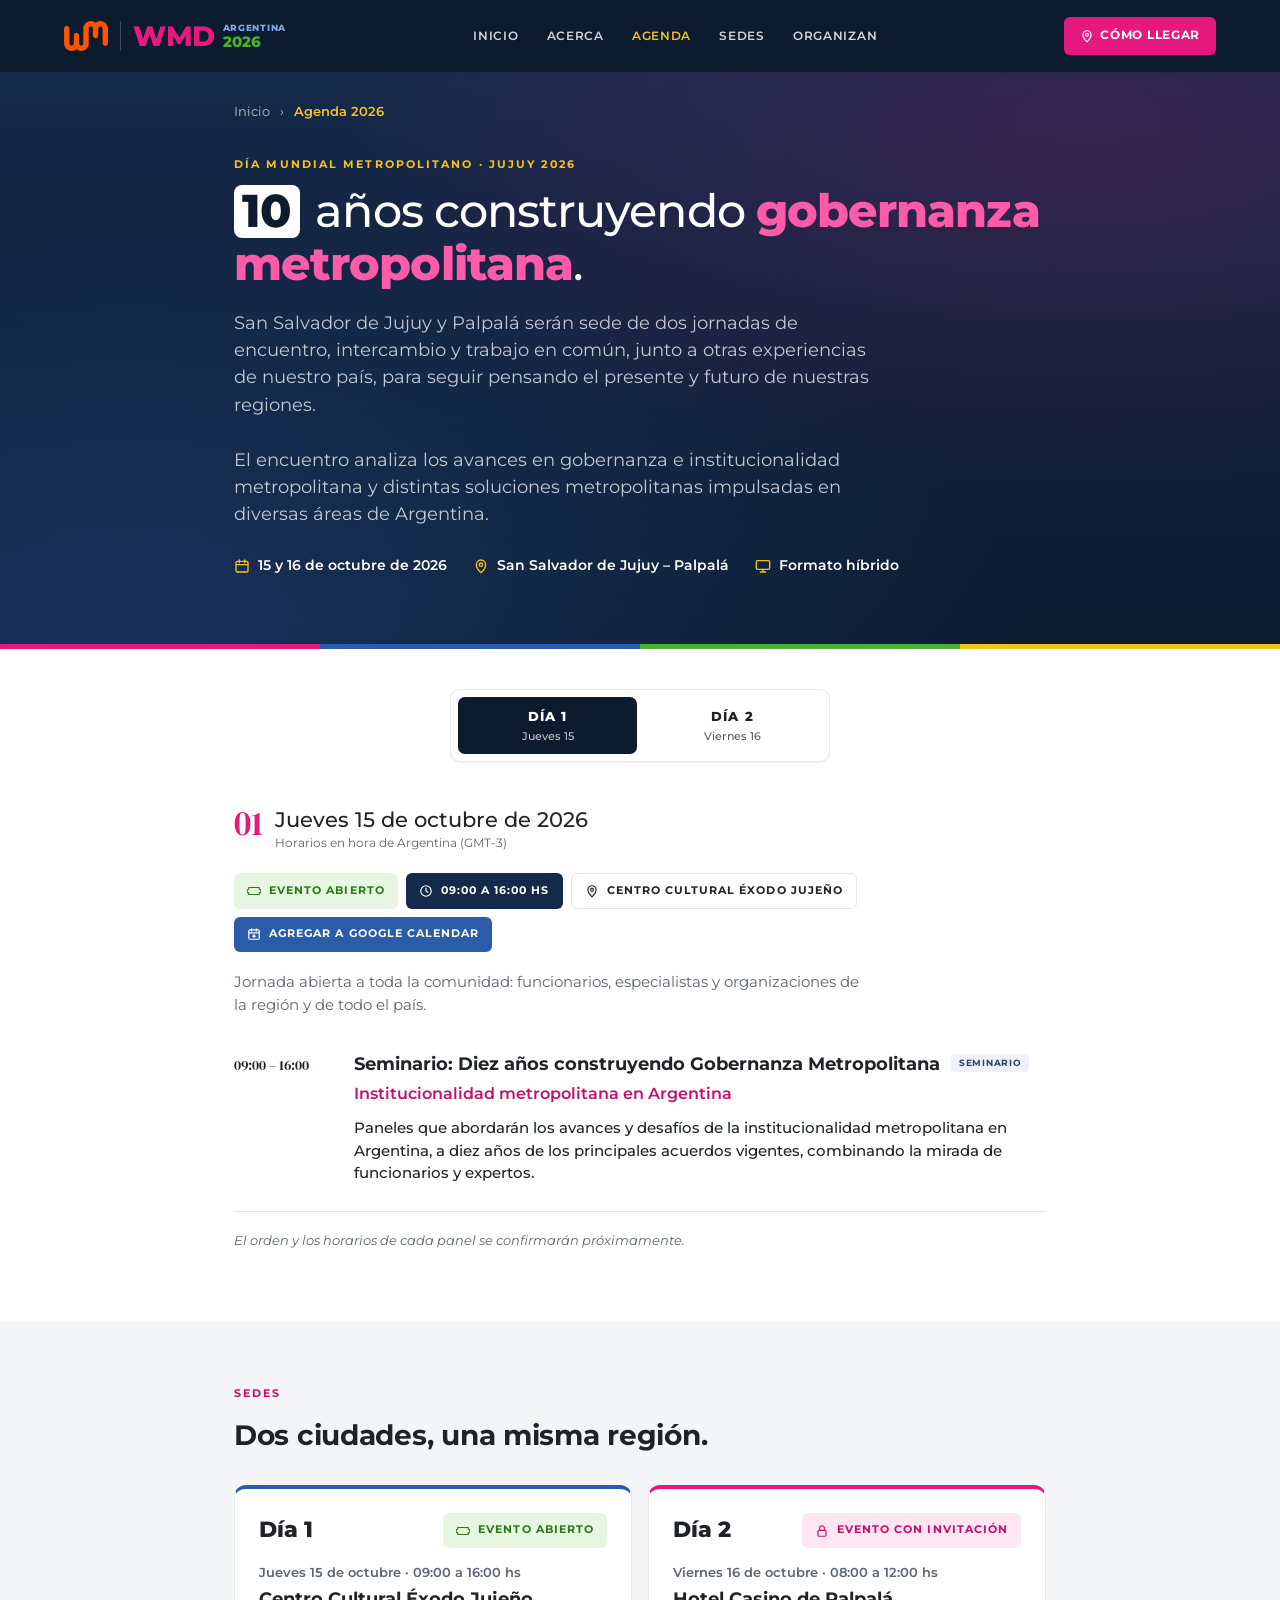
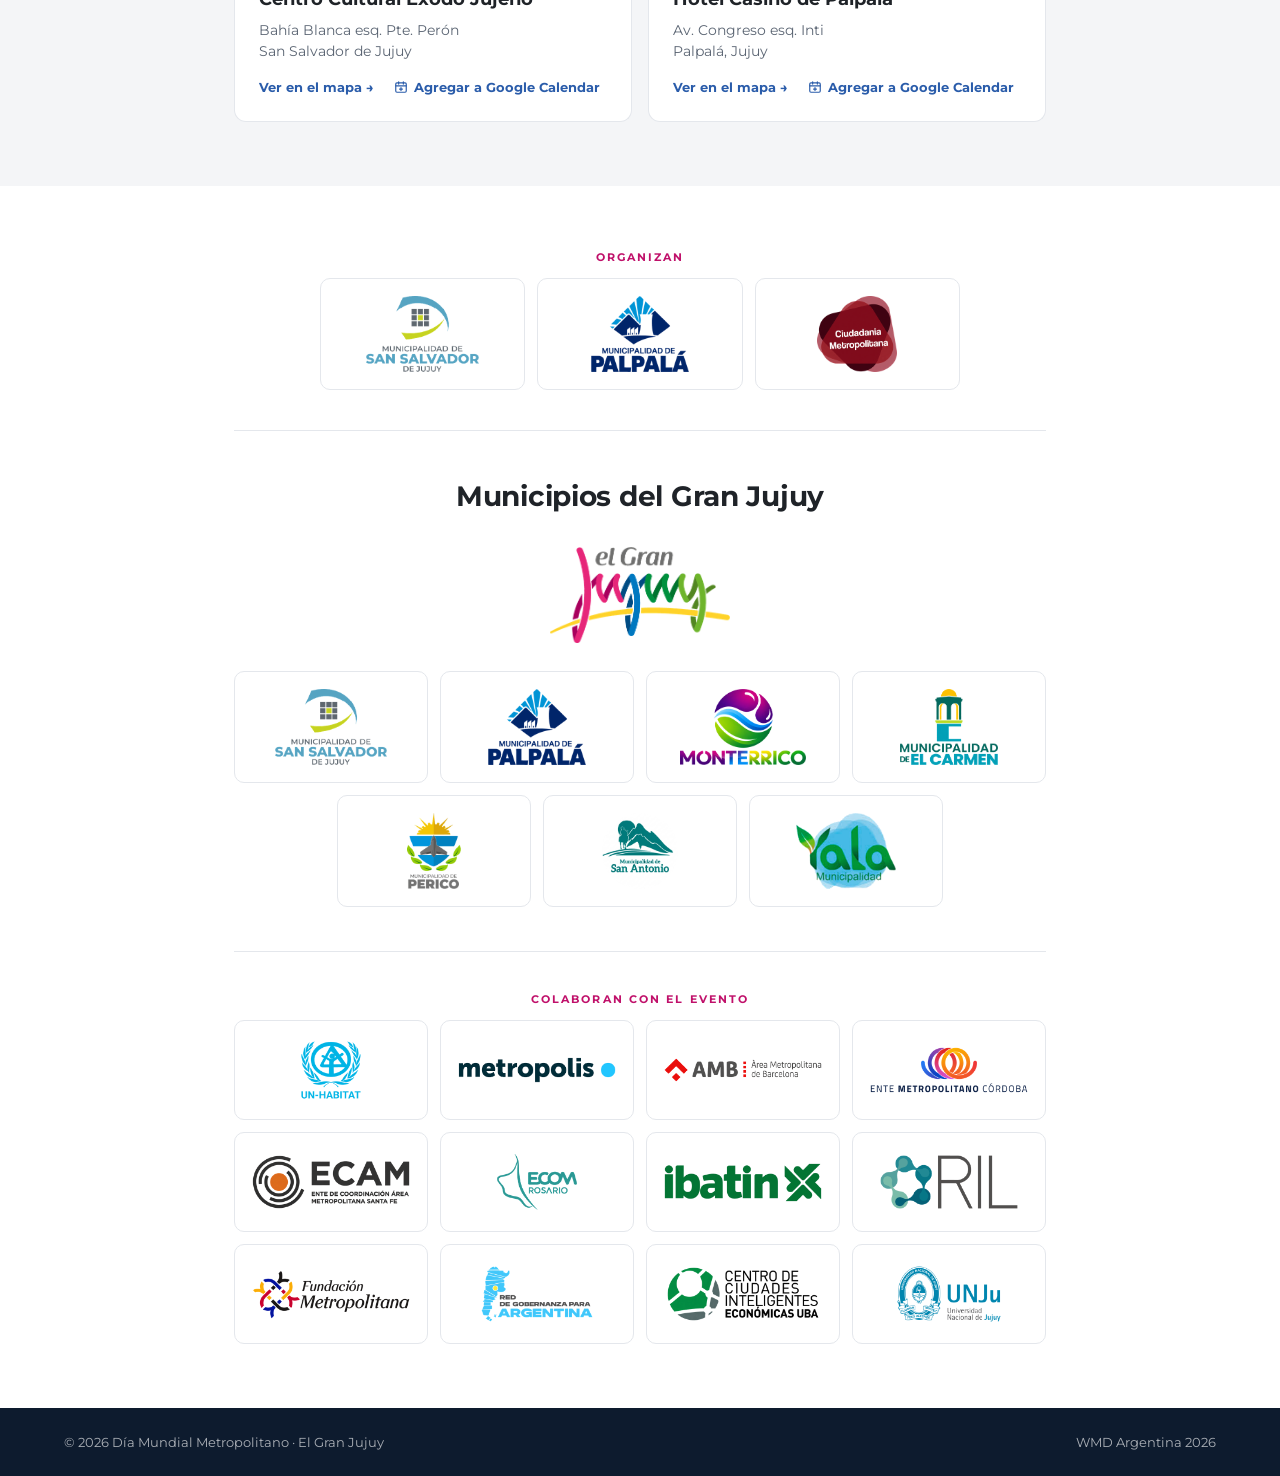
==== agenda/index.html @ 6f52b045 "Publicar la agenda en /agenda La página pasa a la carpeta agenda/ y la raíz redirige ahí, conservand" ====
<!doctype html>
<html lang="es">
<head>
  <meta charset="utf-8">
  <meta name="viewport" content="width=device-width, initial-scale=1">
  <title>Agenda · Día Mundial Metropolitano 2026 · Jujuy</title>
  <meta name="description" content="Día Mundial Metropolitano 2026 en San Salvador de Jujuy y Palpalá. 10 años construyendo gobernanza metropolitana. 15 y 16 de octubre.">
  <!-- Vista previa al compartir el link (WhatsApp, Facebook, LinkedIn, X) -->
  <meta property="og:type" content="website">
  <meta property="og:site_name" content="WMD Argentina 2026">
  <meta property="og:locale" content="es_AR">
  <meta property="og:url" content="https://wmd2026-elgranjujuy.github.io/agenda/">
  <meta property="og:title" content="Día Mundial Metropolitano 2026 · Jujuy">
  <meta property="og:description" content="10 años construyendo Gobernanza Metropolitana. Jueves 15 y viernes 16 de octubre en San Salvador de Jujuy y Palpalá. Mirá la agenda.">
  <meta property="og:image" content="https://wmd2026-elgranjujuy.github.io/og-image.jpg">
  <meta property="og:image:width" content="1200">
  <meta property="og:image:height" content="630">
  <meta property="og:image:alt" content="Flyer del Día Mundial Metropolitano 2026: 10 años construyendo gobernanza metropolitana, 15 y 16 de octubre.">
  <meta name="twitter:card" content="summary_large_image">
  <meta name="twitter:title" content="Día Mundial Metropolitano 2026 · Jujuy">
  <meta name="twitter:description" content="10 años construyendo Gobernanza Metropolitana. 15 y 16 de octubre en San Salvador de Jujuy y Palpalá.">
  <meta name="twitter:image" content="https://wmd2026-elgranjujuy.github.io/og-image.jpg">
  <link rel="preconnect" href="https://fonts.googleapis.com">
  <link rel="preconnect" href="https://fonts.gstatic.com" crossorigin>
  <link href="https://fonts.googleapis.com/css2?family=Montserrat:wght@400;500;600;700;800&family=DM+Serif+Display&display=swap" rel="stylesheet">
  <link rel="stylesheet" href="styles.css">
</head>
<body>

  <!-- ========== HEADER ========== -->
  <header class="site-header">
    <div class="container header-inner">
      <a href="#" class="logo" aria-label="WMD Argentina 2026 - Inicio">
        <img class="logo-mark" src="logos/wmd-mark.png" alt="" width="236" height="160">
        <span class="logo-divider" aria-hidden="true"></span>
        <span class="logo-wmd">WMD</span>
        <span class="logo-sub">
          <span class="logo-arg">Argentina</span>
          <span class="logo-year">2026</span>
        </span>
      </a>

      <button class="menu-toggle" aria-label="Abrir menú" aria-expanded="false">
        <span></span><span></span><span></span>
      </button>

      <nav class="main-nav" aria-label="Principal">
        <a href="#">Inicio</a>
        <a href="#acerca">Acerca</a>
        <a href="#agenda" class="active">Agenda</a>
        <a href="#sedes">Sedes</a>
        <a href="#organizan">Organizan</a>
      </nav>

      <div class="header-actions">
        <span class="countdown" id="countdown" hidden></span>
        <a href="#sedes" class="btn-primary">
          <svg viewBox="0 0 24 24" aria-hidden="true"><path d="M12 22s7-6.2 7-12a7 7 0 1 0-14 0c0 5.8 7 12 7 12z"/><circle cx="12" cy="10" r="2.5"/></svg>
          Cómo llegar
        </a>
      </div>
    </div>
  </header>

  <!-- ========== HERO ========== -->
  <section class="hero" id="acerca">
    <div class="container narrow">
      <nav class="breadcrumb" aria-label="Ruta">
        <a href="#">Inicio</a>
        <span aria-hidden="true">›</span>
        <span class="current">Agenda 2026</span>
      </nav>

      <p class="eyebrow">Día Mundial Metropolitano · Jujuy 2026</p>
      <h1>
        <span class="big-10">10</span> años construyendo
        <em>gobernanza metropolitana</em>.
      </h1>
      <p class="lead">
        San Salvador de Jujuy y Palpalá serán sede de dos jornadas de encuentro,
        intercambio y trabajo en común, junto a otras experiencias de nuestro país,
        para seguir pensando el presente y futuro de nuestras regiones.
      </p>
      <p class="lead">
        El encuentro analiza los avances en gobernanza e institucionalidad metropolitana
        y distintas soluciones metropolitanas impulsadas en diversas áreas de Argentina.
      </p>

      <ul class="hero-meta">
        <li>
          <svg viewBox="0 0 24 24" aria-hidden="true"><rect x="3" y="5" width="18" height="16" rx="2"/><path d="M3 10h18M8 3v4M16 3v4"/></svg>
          15 y 16 de octubre de 2026
        </li>
        <li>
          <svg viewBox="0 0 24 24" aria-hidden="true"><path d="M12 22s7-6.2 7-12a7 7 0 1 0-14 0c0 5.8 7 12 7 12z"/><circle cx="12" cy="10" r="2.5"/></svg>
          San Salvador de Jujuy – Palpalá
        </li>
        <li>
          <svg viewBox="0 0 24 24" aria-hidden="true"><rect x="2" y="4" width="20" height="13" rx="2"/><path d="M8 21h8M12 17v4"/></svg>
          Formato híbrido
        </li>
      </ul>
    </div>
    <div class="hero-stripe" aria-hidden="true"></div>
  </section>

  <!-- ========== AGENDA ========== -->
  <main class="agenda" id="agenda">
    <div class="container narrow">

      <div class="day-tabs" role="tablist" aria-label="Días del evento" id="dayTabs"></div>

      <div class="day-header">
        <span class="day-number" id="dayNumber">01</span>
        <div>
          <h2 id="dayDate"></h2>
          <p class="tz">Horarios en hora de Argentina (GMT-3)</p>
        </div>
      </div>

      <div class="day-summary" id="daySummary"></div>

      <ol class="timeline" id="timeline" role="tabpanel"></ol>
    </div>
  </main>

  <!-- ========== SEDES ========== -->
  <section class="info-section" id="sedes">
    <div class="container narrow">
      <p class="eyebrow">Sedes</p>
      <h2 class="section-title">Dos ciudades, una misma región.</h2>
      <div class="venue-grid" id="venueGrid"></div>
    </div>
  </section>

  <!-- ========== ORGANIZAN ========== -->
  <section class="organizers" id="organizan">
    <div class="container narrow">
      <div class="org-hosts">
        <p class="eyebrow">Organizan</p>
        <ul class="org-logos org-logos--hosts">
          <li><img src="logos/san-salvador-de-jujuy.png" alt="Municipalidad de San Salvador de Jujuy" width="327" height="220" loading="lazy"></li>
          <li><img src="logos/palpala.png" alt="Municipalidad de Palpalá" width="284" height="220" loading="lazy"></li>
          <li><img src="logos/ciudadania-metropolitana.png" alt="Ciudadanía Metropolitana" width="231" height="220" loading="lazy"></li>
        </ul>
      </div>

      <h2 class="section-title">Municipios del Gran Jujuy</h2>

      <div class="org-brand">
        <img src="logos/el-gran-jujuy.png" alt="El Gran Jujuy" width="411" height="220" loading="lazy">
      </div>

      <ul class="org-logos">
        <li><img src="logos/san-salvador-de-jujuy.png" alt="Municipalidad de San Salvador de Jujuy" width="327" height="220" loading="lazy"></li>
        <li><img src="logos/palpala.png" alt="Municipalidad de Palpalá" width="284" height="220" loading="lazy"></li>
        <li><img src="logos/monterrico.png" alt="Municipalidad de Monterrico" width="365" height="220" loading="lazy"></li>
        <li><img src="logos/el-carmen.png" alt="Municipalidad de El Carmen" width="285" height="220" loading="lazy"></li>
        <li><img src="logos/perico.png" alt="Municipalidad de Perico" width="158" height="220" loading="lazy"></li>
        <li><img src="logos/san-antonio.png" alt="Municipalidad de San Antonio" width="219" height="220" loading="lazy"></li>
        <li><img src="logos/yala.png" alt="Municipalidad de Yala" width="288" height="220" loading="lazy"></li>
      </ul>

      <div class="org-support">
        <p class="eyebrow">Colaboran con el evento</p>
        <ul class="org-logos org-logos--support">
          <li><img src="logos/un-habitat.png" alt="ONU-Hábitat" width="204" height="200" loading="lazy"></li>
          <li><img src="logos/metropolis.png" alt="Metropolis" width="524" height="101" loading="lazy"></li>
          <li><img src="logos/amb-barcelona.png" alt="AMB – Àrea Metropolitana de Barcelona" width="560" height="103" loading="lazy"></li>
          <li><img src="logos/ente-metropolitano-cordoba.png" alt="Ente Metropolitano Córdoba" width="560" height="176" loading="lazy"></li>
          <li><img src="logos/ecam-santa-fe.png" alt="ECAM – Ente de Coordinación Área Metropolitana Santa Fe" width="550" height="200" loading="lazy"></li>
          <li><img src="logos/ecom-rosario.png" alt="ECOM Rosario" width="277" height="200" loading="lazy"></li>
          <li><img src="logos/ibatin.png" alt="IBATIN – Proyecto Metropolitano" width="560" height="154" loading="lazy"></li>
          <li><img src="logos/ril.png" alt="RIL" width="479" height="200" loading="lazy"></li>
          <li><img src="logos/fundacion-metropolitana.png" alt="Fundación Metropolitana" width="560" height="188" loading="lazy"></li>
          <li><img src="logos/red-gobernanza-argentina.png" alt="Red de Gobernanza para Argentina" width="386" height="200" loading="lazy"></li>
          <li><img src="logos/centro-ciudades-inteligentes-uba.png" alt="Centro de Ciudades Inteligentes – Económicas UBA" width="528" height="200" loading="lazy"></li>
          <li><img src="logos/unju.png" alt="Universidad Nacional de Jujuy" width="362" height="200" loading="lazy"></li>
        </ul>
      </div>
    </div>
  </section>

  <footer class="site-footer">
    <div class="container footer-inner">
      <span>© 2026 Día Mundial Metropolitano · El Gran Jujuy</span>
      <span>WMD Argentina 2026</span>
    </div>
  </footer>

  <script src="agenda.js"></script>
</body>
</html>
---- agenda/styles.css ----
/* ===== Identidad WMD Argentina 2026 / El Gran Jujuy ===== */
:root {
  --magenta: #e6197e;
  --blue: #2a5caa;
  --green: #4caf2f;
  --yellow: #f6c21c;
  --magenta-dark: #c0106a;   /* textos de acento sobre blanco */

  --night-900: #0d1b2e;      /* cielo nocturno de la foto */
  --night-800: #15294a;
  --night-700: #24426e;

  --ink: #1f2328;
  --muted: #5b6573;
  --line: #e4e7ec;
  --tag-bg: #eef1f5;
  --bg: #ffffff;
  --bg-soft: #f4f5f7;

  --font-sans: "Montserrat", system-ui, -apple-system, "Segoe UI", sans-serif;
  --font-serif: "DM Serif Display", Georgia, serif;
}

*, *::before, *::after { box-sizing: border-box; }

html { scroll-behavior: smooth; scroll-padding-top: 80px; }

body {
  margin: 0;
  font-family: var(--font-sans);
  color: var(--ink);
  background: var(--bg);
  line-height: 1.55;
  -webkit-font-smoothing: antialiased;
}

a { color: inherit; text-decoration: none; }

svg {
  width: 14px; height: 14px;
  fill: none; stroke: currentColor; stroke-width: 2;
  stroke-linecap: round; stroke-linejoin: round;
  flex-shrink: 0;
}

.container { max-width: 1200px; margin: 0 auto; padding: 0 24px; }
.container.narrow { max-width: 860px; }

/* ===== Header ===== */
.site-header {
  position: sticky; top: env(safe-area-inset-top, 0px); z-index: 50;
  background: var(--night-900);
  border-bottom: 1px solid rgba(255,255,255,.08);
  color: #fff;
}
.header-inner { display: flex; align-items: center; gap: 24px; height: 72px; }

.logo { display: flex; align-items: center; gap: 8px; line-height: 1; }
.logo-mark { height: 30px; width: auto; display: block; }
.logo-divider { width: 1px; height: 30px; background: rgba(255,255,255,.22); margin: 0 4px; }
.logo-wmd {
  font-weight: 800; font-size: 28px; letter-spacing: -.02em;
  color: var(--magenta);
}
.logo-sub { display: flex; flex-direction: column; gap: 2px; }
.logo-arg {
  font-size: 9px; font-weight: 800; text-transform: uppercase;
  letter-spacing: .08em; color: #7aa7ec;
}
.logo-year { font-size: 15px; font-weight: 800; color: var(--green); }

.main-nav { display: flex; gap: 28px; margin: 0 auto; }
.main-nav a {
  font-size: 12px; font-weight: 600;
  text-transform: uppercase; letter-spacing: .06em;
  color: rgba(255,255,255,.82);
  transition: color .2s;
}
.main-nav a:hover, .main-nav a.active { color: var(--yellow); }

.header-actions { display: flex; align-items: center; gap: 14px; }
.countdown {
  font-size: 11.5px; font-weight: 700;
  text-transform: uppercase; letter-spacing: .06em;
  color: var(--yellow);
}
.btn-primary {
  display: inline-flex; align-items: center; gap: 6px;
  font-size: 11.5px; font-weight: 700;
  text-transform: uppercase; letter-spacing: .06em;
  background: var(--magenta); color: #fff;
  padding: 10px 16px; border-radius: 6px;
  transition: background .2s, transform .2s;
}
.btn-primary:hover { background: var(--magenta-dark); transform: translateY(-1px); }

.menu-toggle {
  display: none; background: none; border: 0; cursor: pointer;
  padding: 8px; margin-left: auto;
}
.menu-toggle span {
  display: block; width: 22px; height: 2px; background: #fff;
  margin: 5px 0; transition: transform .25s, opacity .25s;
}

/* ===== Hero ===== */
.hero {
  position: relative;
  background:
    radial-gradient(ellipse at 85% 10%, rgba(230,25,126,.16), transparent 50%),
    radial-gradient(ellipse at 10% 100%, rgba(42,92,170,.35), transparent 55%),
    linear-gradient(180deg, var(--night-800) 0%, var(--night-900) 100%);
  color: #fff;
  padding: 28px 0 72px;
}
.hero-stripe {
  position: absolute; left: 0; right: 0; bottom: 0; height: 5px;
  background: linear-gradient(90deg,
    var(--magenta) 0 25%, var(--blue) 25% 50%,
    var(--green) 50% 75%, var(--yellow) 75% 100%);
}
.breadcrumb {
  display: flex; gap: 10px; align-items: center;
  font-size: 13px; color: rgba(255,255,255,.7);
  margin-bottom: 36px;
}
.breadcrumb a:hover { color: #fff; }
.breadcrumb .current { color: var(--yellow); font-weight: 600; }

.eyebrow {
  font-size: 10.5px; font-weight: 700;
  text-transform: uppercase; letter-spacing: .2em;
  color: var(--yellow);
  margin: 0 0 12px;
}
.hero h1 {
  font-weight: 500;
  font-size: clamp(30px, 4.6vw, 46px);
  line-height: 1.15; letter-spacing: -.02em;
  margin: 0 0 18px;
}
.hero h1 em { font-style: normal; font-weight: 800; color: #ff5ba8; }
.big-10 {
  display: inline-block;
  font-weight: 800;
  background: #fff; color: var(--night-900);
  padding: 0 .18em; border-radius: 8px;
  margin-right: .1em;
}
.lead {
  font-size: clamp(15px, 1.6vw, 17.5px);
  color: rgba(255,255,255,.75);
  max-width: 640px; margin: 0 0 28px;
}
.hero-meta {
  list-style: none; padding: 0; margin: 0;
  display: flex; flex-wrap: wrap; gap: 10px 26px;
  font-size: 14px; font-weight: 600;
}
.hero-meta li { display: inline-flex; align-items: center; gap: 8px; }
.hero-meta svg { width: 16px; height: 16px; color: var(--yellow); }

/* ===== Tabs de días ===== */
.agenda { padding: 40px 0 72px; }

.day-tabs {
  display: flex; gap: 6px;
  max-width: 380px; margin: 0 auto 44px;
  padding: 7px;
  border: 1px solid var(--line); border-radius: 10px;
  background: #fff;
  box-shadow: 0 1px 2px rgba(13,27,46,.05);
}
.day-tabs button {
  flex: 1;
  display: flex; flex-direction: column; align-items: center; gap: 2px;
  font: inherit; color: var(--ink);
  background: transparent; border: 0; border-radius: 7px;
  padding: 9px 12px; cursor: pointer;
  transition: background .2s, color .2s;
}
.tab-label { font-size: 13px; font-weight: 800; text-transform: uppercase; letter-spacing: .08em; }
.tab-date { font-size: 11px; font-weight: 500; opacity: .75; }
.day-tabs button:hover:not(.active) { background: var(--bg-soft); }
.day-tabs button.active { background: var(--night-900); color: #fff; }
.day-tabs button:focus-visible { outline: 2px solid var(--magenta); outline-offset: 2px; }

/* ===== Encabezado del día ===== */
.day-header { display: flex; align-items: flex-start; gap: 12px; margin-bottom: 20px; }
.day-number {
  font-family: var(--font-serif);
  font-size: 34px; line-height: 1;
  color: var(--magenta);
}
.day-header h2 { font-weight: 500; font-size: 21px; margin: 0; line-height: 1.3; }
.tz { font-size: 11.5px; color: var(--muted); margin: 2px 0 0; }

.quick-links { display: flex; flex-wrap: wrap; gap: 8px; margin-bottom: 18px; }
.chip {
  display: inline-flex; align-items: center; gap: 8px;
  font-size: 10.5px; font-weight: 700;
  text-transform: uppercase; letter-spacing: .1em;
  padding: 9px 13px; border-radius: 6px;
}
a.chip { transition: transform .2s, box-shadow .2s; }
a.chip:hover { transform: translateY(-1px); box-shadow: 0 4px 12px rgba(13,27,46,.12); }
.chip-dark { background: var(--night-800); color: #fff; }
.chip-light { border: 1px solid var(--line); color: var(--ink); background: #fff; }
.chip-open { background: #e7f6e1; color: #2c7a17; }
.chip-invite { background: #fde6f1; color: var(--magenta-dark); }
.chip-calendar { background: var(--blue); color: #fff; }

.day-text { font-size: 15px; color: var(--muted); margin: 0 0 36px; max-width: 640px; }

/* ===== Timeline ===== */
.timeline { list-style: none; margin: 0; padding: 0; }
.session {
  display: grid; grid-template-columns: 96px 1fr; gap: 24px;
  padding: 26px 0;
  border-top: 1px solid var(--line);
  animation: fadeIn .35s ease both;
}
.session:first-child { border-top: 0; padding-top: 0; }
.session-time {
  font-family: var(--font-serif); font-size: 14px;
  padding-top: 3px; white-space: nowrap;
}
.session-body h3 { font-size: 18px; font-weight: 700; line-height: 1.35; margin: 0 0 6px; }
.tag {
  display: inline-block; vertical-align: middle;
  font-size: 9px; font-weight: 700;
  text-transform: uppercase; letter-spacing: .08em;
  background: var(--tag-bg); color: var(--night-700);
  padding: 3px 8px; border-radius: 4px;
  margin-left: 6px; position: relative; top: -2px;
}
.subtitle { color: var(--magenta-dark); font-weight: 600; margin: 0 0 10px; }
.description { font-weight: 500; font-size: 14.5px; margin: 0; }
.speakers { list-style: none; padding: 0; margin: 12px 0 0; display: flex; flex-wrap: wrap; gap: 6px; }
.speakers li {
  font-size: 12.5px; color: var(--muted);
  background: var(--bg-soft); padding: 4px 10px; border-radius: 20px;
}
.session.is-break { padding: 16px 0; }
.session.is-break .session-body h3 {
  font-size: 12.5px; font-weight: 600;
  text-transform: uppercase; letter-spacing: .1em;
  color: var(--muted); margin: 0; padding-top: 2px;
}

.empty-state {
  border: 1.5px dashed var(--line); border-radius: 12px;
  padding: 32px 28px; text-align: center;
  animation: fadeIn .35s ease both;
}
.empty-state .eyebrow { color: var(--magenta-dark); }
.empty-state h3 { font-size: 19px; margin: 0 0 8px; }
.empty-state p:last-child { color: var(--muted); font-size: 14.5px; margin: 0 auto; max-width: 480px; }

@keyframes fadeIn {
  from { opacity: 0; transform: translateY(6px); }
  to   { opacity: 1; transform: none; }
}

/* ===== Sedes ===== */
.info-section { background: var(--bg-soft); padding: 64px 0; }
.info-section .eyebrow, .organizers .eyebrow { color: var(--magenta-dark); }
.section-title { font-size: clamp(22px, 3vw, 28px); font-weight: 700; margin: 0 0 28px; letter-spacing: -.01em; }
.venue-grid { display: grid; grid-template-columns: repeat(2, 1fr); gap: 16px; }
.venue-card {
  background: #fff; border: 1px solid var(--line); border-radius: 12px;
  padding: 24px; border-top: 4px solid var(--blue);
}
.venue-card:nth-child(2) { border-top-color: var(--magenta); }
.venue-top { display: flex; align-items: center; justify-content: space-between; gap: 10px; margin-bottom: 14px; flex-wrap: wrap; }
.venue-day { font-size: 22px; font-weight: 800; }
.venue-date { font-size: 13px; font-weight: 600; color: var(--muted); margin: 0 0 4px; }
.venue-card h3 { font-size: 18px; margin: 0 0 6px; }
.venue-address { font-size: 14px; color: var(--muted); margin: 0 0 14px; }
.venue-links { display: flex; flex-wrap: wrap; gap: 8px 20px; }
.link-arrow { display: inline-flex; align-items: center; gap: 6px; font-size: 13px; font-weight: 700; color: var(--blue); }
.link-arrow:hover { text-decoration: underline; }

/* ===== Organizan ===== */
.organizers { padding: 64px 0; }
.organizers .section-title { text-align: center; }
.org-brand { display: flex; justify-content: center; margin: 0 0 28px; }
.org-brand img { height: 96px; width: auto; }
.org-logos {
  list-style: none; padding: 0; margin: 0;
  display: flex; flex-wrap: wrap; justify-content: center; gap: 12px;
}
.org-logos li {
  flex: 0 1 calc((100% - 36px) / 4);
  display: flex; align-items: center; justify-content: center;
  height: 112px; padding: 14px;
  background: #fff;
  border: 1px solid var(--line); border-radius: 10px;
}
.org-logos img {
  max-width: 100%; max-height: 76px;
  width: auto; height: auto; object-fit: contain;
}
.org-hosts {
  margin-bottom: 44px; padding-bottom: 40px;
  border-bottom: 1px solid var(--line);
  text-align: center;
}
.org-logos--hosts { max-width: 640px; margin: 0 auto; }
.org-logos--hosts li { flex-basis: calc((100% - 24px) / 3); }

.org-support {
  margin-top: 44px; padding-top: 40px;
  border-top: 1px solid var(--line);
  text-align: center;
}
.org-logos--support li { flex-basis: calc((100% - 36px) / 4); height: 100px; padding: 14px; }
.org-logos--support img { max-height: 60px; }
.day-note {
  list-style: none;
  font-size: 13px; color: var(--muted); font-style: italic;
  padding-top: 18px; border-top: 1px solid var(--line);
}

/* ===== Footer ===== */
.site-footer { background: var(--night-900); color: rgba(255,255,255,.65); font-size: 13px; }
.footer-inner { display: flex; justify-content: space-between; gap: 16px; padding: 24px; flex-wrap: wrap; }

/* ===== Responsive ===== */
@media (max-width: 960px) {
  .menu-toggle { display: block; }
  .main-nav, .header-actions { display: none; }
  .nav-open .main-nav {
    display: flex; flex-direction: column; gap: 0;
    position: absolute; top: 72px; left: 0; right: 0;
    background: var(--night-900);
    padding: 8px 24px 20px;
    border-bottom: 1px solid rgba(255,255,255,.08);
  }
  .nav-open .main-nav a { padding: 12px 0; border-bottom: 1px solid rgba(255,255,255,.06); }
  .nav-open .menu-toggle span:nth-child(1) { transform: translateY(7px) rotate(45deg); }
  .nav-open .menu-toggle span:nth-child(2) { opacity: 0; }
  .nav-open .menu-toggle span:nth-child(3) { transform: translateY(-7px) rotate(-45deg); }
}

@media (max-width: 720px) {
  .container { padding: 0 16px; }
  .venue-grid { grid-template-columns: 1fr; }
  .org-logos--support li { flex-basis: calc((100% - 10px) / 2); height: 84px; }
  .org-logos--support img { max-height: 52px; }
  .org-logos { gap: 10px; }
  .org-logos li { flex-basis: calc((100% - 10px) / 2); }
  .org-logos--hosts li { flex-basis: calc((100% - 20px) / 3); height: 84px; padding: 10px; }
  .org-logos li { height: 96px; padding: 12px; }
  .org-logos img { max-height: 64px; }
  .org-brand img { height: 76px; }
  .session { grid-template-columns: 1fr; gap: 6px; }
  .session-time { padding-top: 0; color: var(--magenta-dark); }
  .tag { margin: 6px 0 0; display: table; top: 0; }
  .day-tabs { max-width: none; }
}

@media (prefers-reduced-motion: reduce) {
  * { animation: none !important; transition: none !important; scroll-behavior: auto !important; }
}
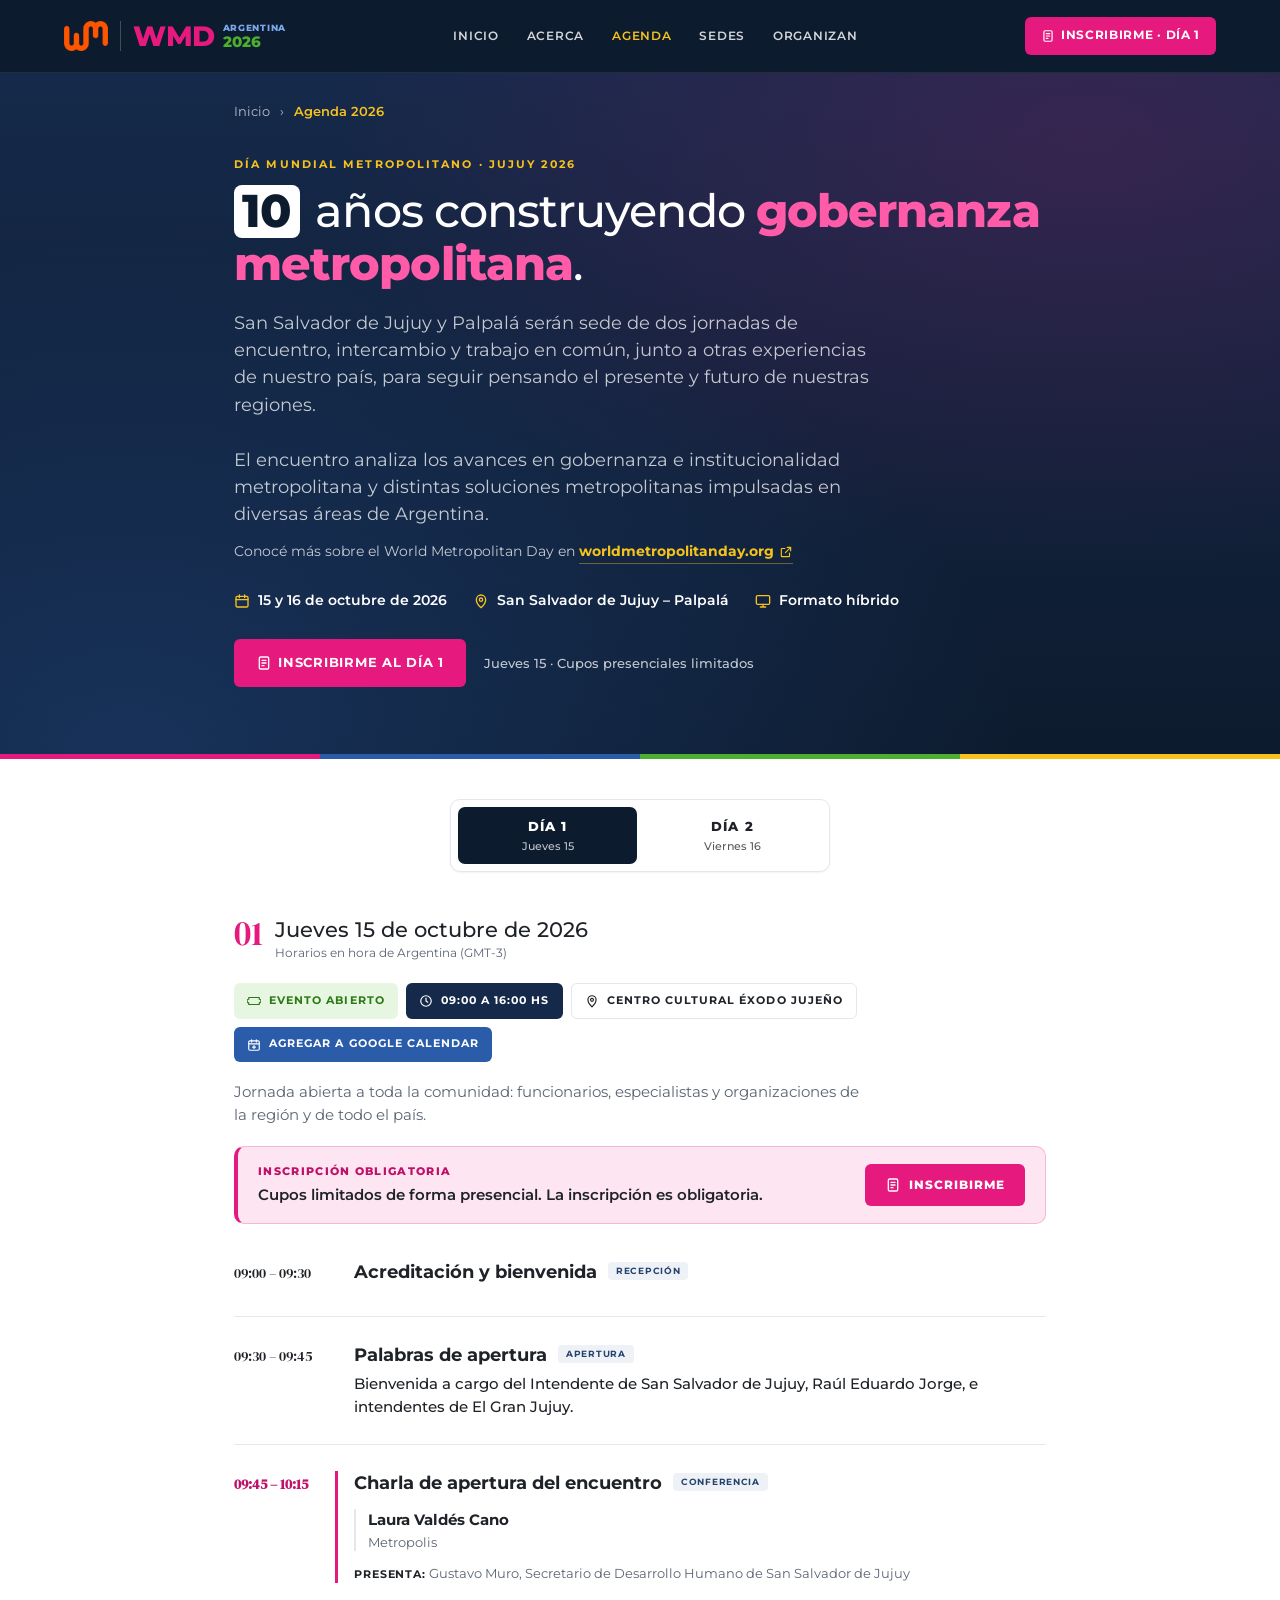
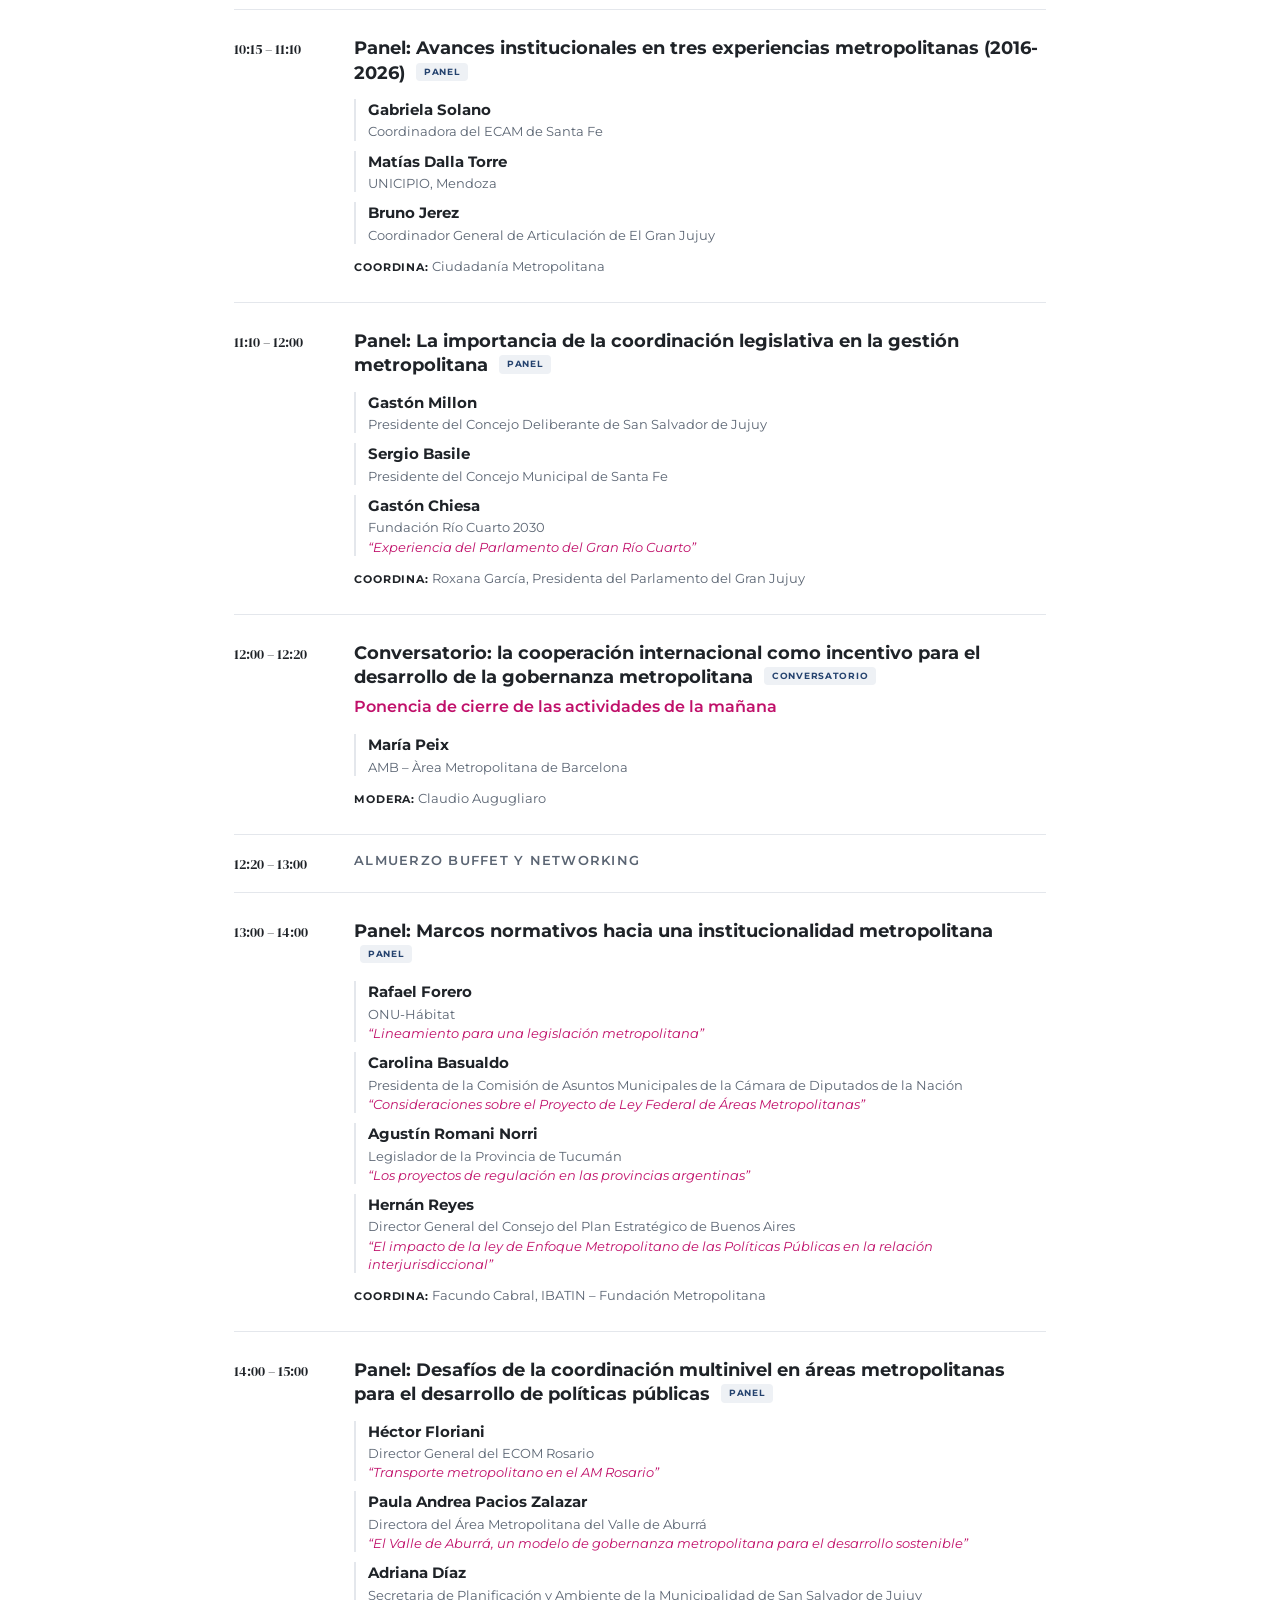
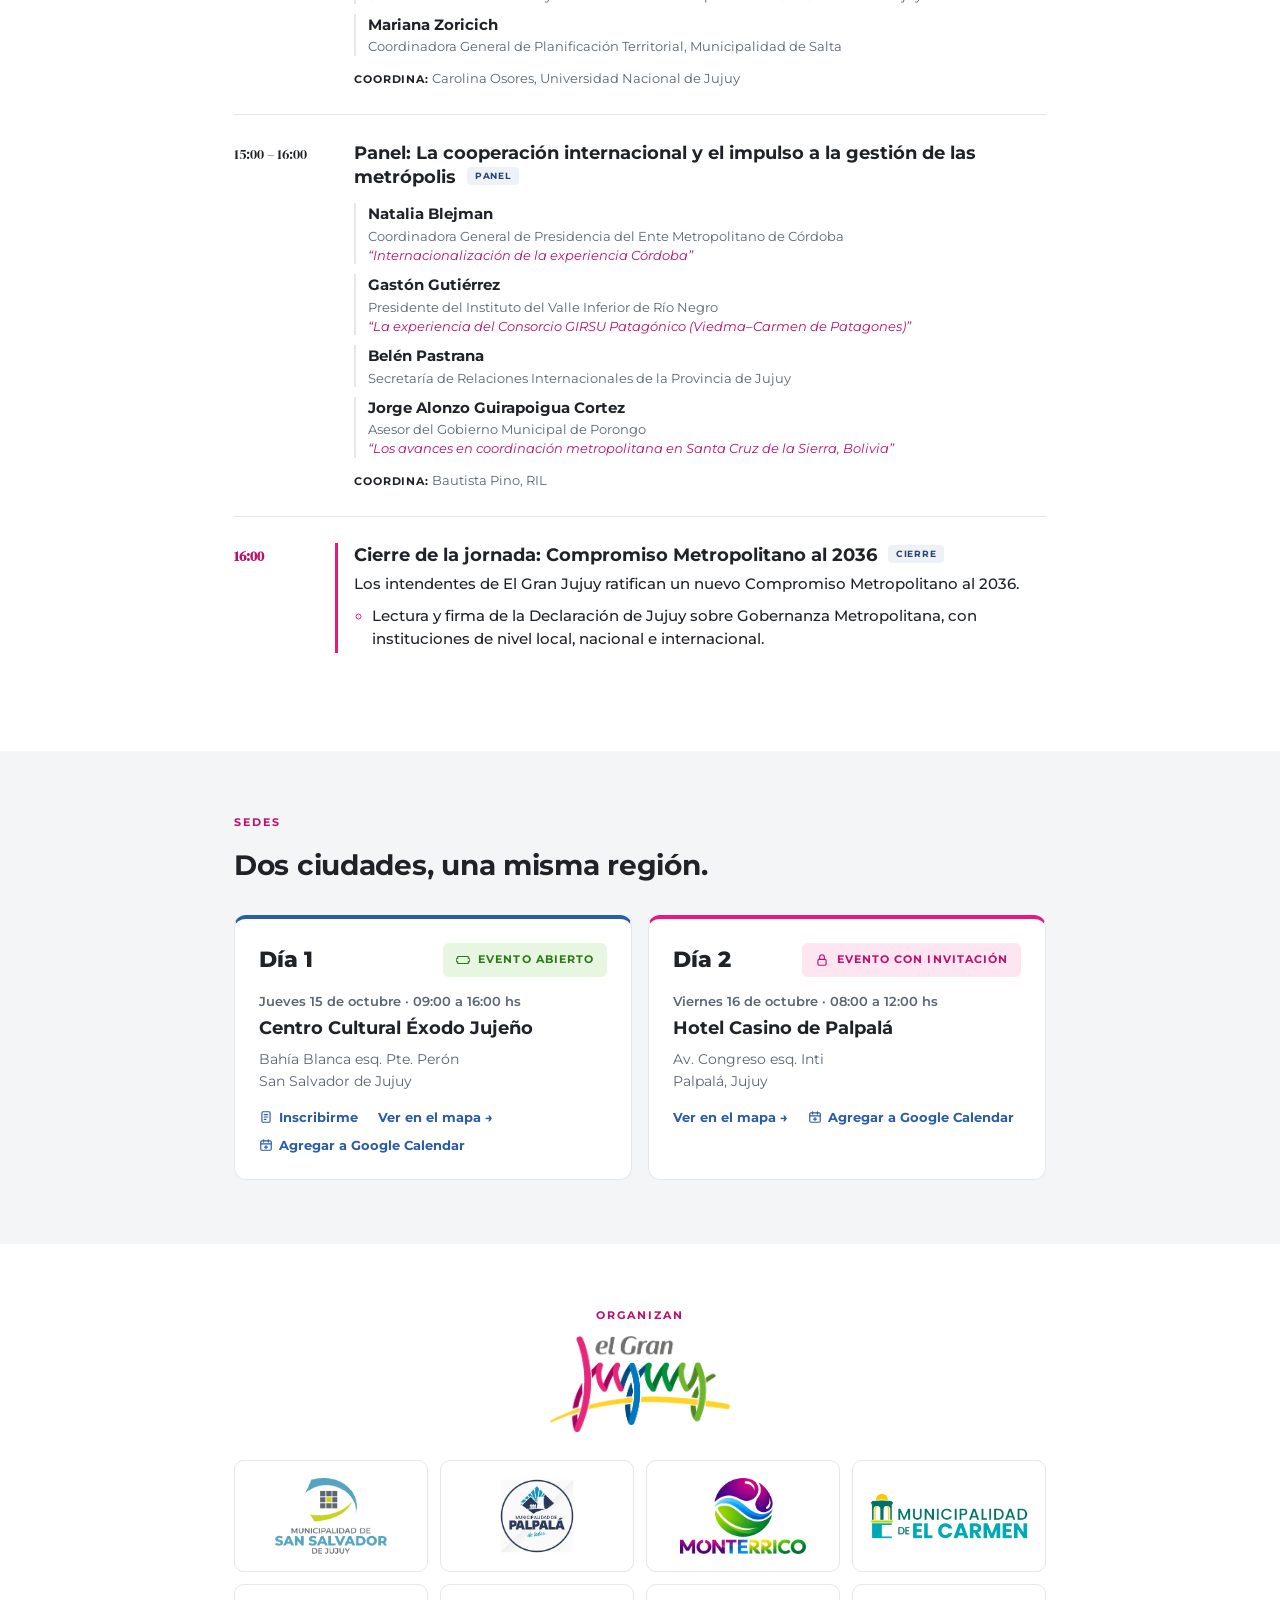
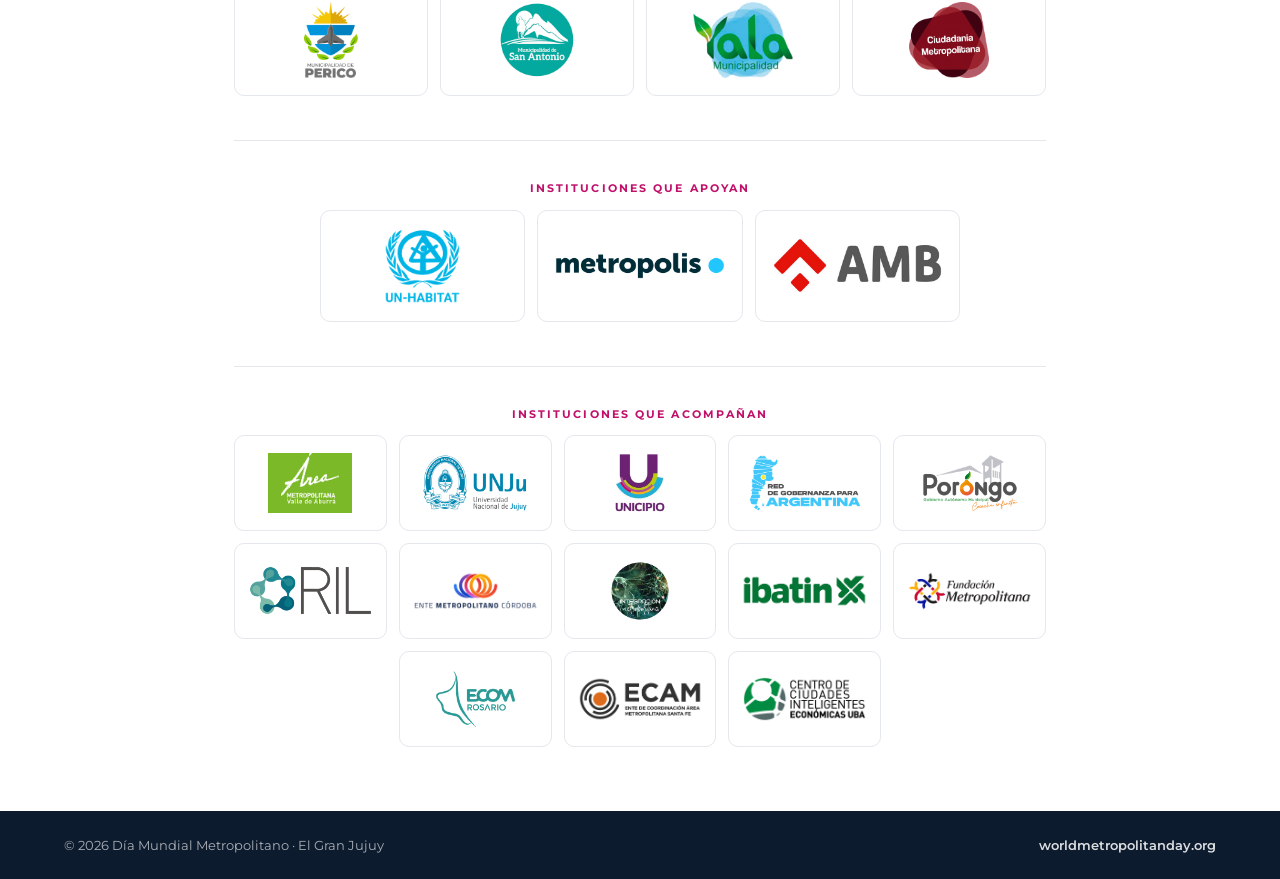
==== commit 385db62a: "Programa del día 1, inscripción, logos y link a WMD - Programa completo del 15/10 con oradores, char" ====
--- a/agenda/index.html
+++ b/agenda/index.html
@@ -54,9 +54,9 @@
 
       <div class="header-actions">
         <span class="countdown" id="countdown" hidden></span>
-        <a href="#sedes" class="btn-primary">
-          <svg viewBox="0 0 24 24" aria-hidden="true"><path d="M12 22s7-6.2 7-12a7 7 0 1 0-14 0c0 5.8 7 12 7 12z"/><circle cx="12" cy="10" r="2.5"/></svg>
-          Cómo llegar
+        <a href="https://docs.google.com/forms/d/e/1FAIpQLSdBss3qmevrMeVZG1W_q7sB63UCyphenmeNxu7KLI9Dagywvw/viewform" target="_blank" rel="noopener" class="btn-primary">
+          <svg viewBox="0 0 24 24" aria-hidden="true"><rect x="5" y="3" width="14" height="18" rx="2"/><path d="M9 8h6M9 12h6M9 16h3"/></svg>
+          Inscribirme · Día 1
         </a>
       </div>
     </div>
@@ -85,6 +85,10 @@
         El encuentro analiza los avances en gobernanza e institucionalidad metropolitana
         y distintas soluciones metropolitanas impulsadas en diversas áreas de Argentina.
       </p>
+      <p class="hero-link">
+        Conocé más sobre el World Metropolitan Day en
+        <a href="https://www.worldmetropolitanday.org/" target="_blank" rel="noopener">worldmetropolitanday.org <svg viewBox="0 0 24 24" aria-hidden="true"><path d="M14 4h6v6M20 4l-9 9M18 14v5a1 1 0 0 1-1 1H5a1 1 0 0 1-1-1V7a1 1 0 0 1 1-1h5"/></svg></a>
+      </p>
 
       <ul class="hero-meta">
         <li>
@@ -100,6 +104,14 @@
           Formato híbrido
         </li>
       </ul>
+
+      <div class="hero-cta">
+        <a href="https://docs.google.com/forms/d/e/1FAIpQLSdBss3qmevrMeVZG1W_q7sB63UCyphenmeNxu7KLI9Dagywvw/viewform" target="_blank" rel="noopener" class="btn-primary btn-lg">
+          <svg viewBox="0 0 24 24" aria-hidden="true"><rect x="5" y="3" width="14" height="18" rx="2"/><path d="M9 8h6M9 12h6M9 16h3"/></svg>
+          Inscribirme al Día 1
+        </a>
+        <span class="hero-cta-note">Jueves 15 · Cupos presenciales limitados</span>
+      </div>
     </div>
     <div class="hero-stripe" aria-hidden="true"></div>
   </section>
@@ -136,46 +148,50 @@
   <!-- ========== ORGANIZAN ========== -->
   <section class="organizers" id="organizan">
     <div class="container narrow">
-      <div class="org-hosts">
+      <div class="org-main">
         <p class="eyebrow">Organizan</p>
-        <ul class="org-logos org-logos--hosts">
+
+        <div class="org-brand">
+          <img src="logos/el-gran-jujuy.png" alt="El Gran Jujuy" width="411" height="220" loading="lazy">
+        </div>
+
+        <ul class="org-logos">
           <li><img src="logos/san-salvador-de-jujuy.png" alt="Municipalidad de San Salvador de Jujuy" width="327" height="220" loading="lazy"></li>
-          <li><img src="logos/palpala.png" alt="Municipalidad de Palpalá" width="284" height="220" loading="lazy"></li>
+          <li><img src="logos/palpala.png" alt="Municipalidad de Palpalá" width="217" height="217" loading="lazy"></li>
+          <li><img src="logos/monterrico.png" alt="Municipalidad de Monterrico" width="365" height="220" loading="lazy"></li>
+          <li><img src="logos/el-carmen.png" alt="Municipalidad de El Carmen" width="560" height="178" loading="lazy"></li>
+          <li><img src="logos/perico.png" alt="Municipalidad de Perico" width="158" height="220" loading="lazy"></li>
+          <li><img src="logos/san-antonio.png" alt="Municipalidad de San Antonio" width="220" height="220" loading="lazy"></li>
+          <li><img src="logos/yala.png" alt="Municipalidad de Yala" width="288" height="220" loading="lazy"></li>
           <li><img src="logos/ciudadania-metropolitana.png" alt="Ciudadanía Metropolitana" width="231" height="220" loading="lazy"></li>
         </ul>
       </div>
 
-      <h2 class="section-title">Municipios del Gran Jujuy</h2>
-
-      <div class="org-brand">
-        <img src="logos/el-gran-jujuy.png" alt="El Gran Jujuy" width="411" height="220" loading="lazy">
-      </div>
-
-      <ul class="org-logos">
-        <li><img src="logos/san-salvador-de-jujuy.png" alt="Municipalidad de San Salvador de Jujuy" width="327" height="220" loading="lazy"></li>
-        <li><img src="logos/palpala.png" alt="Municipalidad de Palpalá" width="284" height="220" loading="lazy"></li>
-        <li><img src="logos/monterrico.png" alt="Municipalidad de Monterrico" width="365" height="220" loading="lazy"></li>
-        <li><img src="logos/el-carmen.png" alt="Municipalidad de El Carmen" width="285" height="220" loading="lazy"></li>
-        <li><img src="logos/perico.png" alt="Municipalidad de Perico" width="158" height="220" loading="lazy"></li>
-        <li><img src="logos/san-antonio.png" alt="Municipalidad de San Antonio" width="219" height="220" loading="lazy"></li>
-        <li><img src="logos/yala.png" alt="Municipalidad de Yala" width="288" height="220" loading="lazy"></li>
-      </ul>
-
       <div class="org-support">
-        <p class="eyebrow">Colaboran con el evento</p>
+        <p class="eyebrow">Instituciones que apoyan</p>
+        <ul class="org-logos org-logos--hosts">
+          <li><img src="logos/un-habitat.png" alt="ONU-Hábitat" width="204" height="200" loading="lazy"></li>
+          <li><img src="logos/metropolis.png" alt="Metropolis" width="560" height="108" loading="lazy"></li>
+          <li><img src="logos/amb-barcelona.png" alt="AMB – Àrea Metropolitana de Barcelona" width="560" height="192" loading="lazy"></li>
+        </ul>
+      </div>
+
+      <div class="org-support">
+        <p class="eyebrow">Instituciones que acompañan</p>
         <ul class="org-logos org-logos--support">
-          <li><img src="logos/un-habitat.png" alt="ONU-Hábitat" width="204" height="200" loading="lazy"></li>
-          <li><img src="logos/metropolis.png" alt="Metropolis" width="524" height="101" loading="lazy"></li>
-          <li><img src="logos/amb-barcelona.png" alt="AMB – Àrea Metropolitana de Barcelona" width="560" height="103" loading="lazy"></li>
+          <li><img src="logos/area-metropolitana-valle-de-aburra.png" alt="Área Metropolitana Valle de Aburrá" width="207" height="148" loading="lazy"></li>
+          <li><img src="logos/unju.png" alt="Universidad Nacional de Jujuy" width="362" height="200" loading="lazy"></li>
+          <li><img src="logos/unicipio.png" alt="Unicipio" width="174" height="200" loading="lazy"></li>
+          <li><img src="logos/red-gobernanza-argentina.png" alt="Red de Gobernanza para Argentina" width="386" height="200" loading="lazy"></li>
+          <li><img src="logos/porongo.png" alt="Gobierno Autónomo Municipal de Porongo" width="327" height="200" loading="lazy"></li>
+          <li><img src="logos/ril.png" alt="RIL" width="479" height="200" loading="lazy"></li>
           <li><img src="logos/ente-metropolitano-cordoba.png" alt="Ente Metropolitano Córdoba" width="560" height="176" loading="lazy"></li>
+          <li><img src="logos/integracion-metropolitana.png" alt="Integración Metropolitana" width="200" height="200" loading="lazy"></li>
+          <li><img src="logos/ibatin.png" alt="IBATIN – Proyecto Metropolitano" width="560" height="154" loading="lazy"></li>
+          <li><img src="logos/fundacion-metropolitana.png" alt="Fundación Metropolitana" width="560" height="188" loading="lazy"></li>
+          <li><img src="logos/ecom-rosario.png" alt="ECOM Rosario" width="277" height="200" loading="lazy"></li>
           <li><img src="logos/ecam-santa-fe.png" alt="ECAM – Ente de Coordinación Área Metropolitana Santa Fe" width="550" height="200" loading="lazy"></li>
-          <li><img src="logos/ecom-rosario.png" alt="ECOM Rosario" width="277" height="200" loading="lazy"></li>
-          <li><img src="logos/ibatin.png" alt="IBATIN – Proyecto Metropolitano" width="560" height="154" loading="lazy"></li>
-          <li><img src="logos/ril.png" alt="RIL" width="479" height="200" loading="lazy"></li>
-          <li><img src="logos/fundacion-metropolitana.png" alt="Fundación Metropolitana" width="560" height="188" loading="lazy"></li>
-          <li><img src="logos/red-gobernanza-argentina.png" alt="Red de Gobernanza para Argentina" width="386" height="200" loading="lazy"></li>
           <li><img src="logos/centro-ciudades-inteligentes-uba.png" alt="Centro de Ciudades Inteligentes – Económicas UBA" width="528" height="200" loading="lazy"></li>
-          <li><img src="logos/unju.png" alt="Universidad Nacional de Jujuy" width="362" height="200" loading="lazy"></li>
         </ul>
       </div>
     </div>
@@ -184,7 +200,7 @@
   <footer class="site-footer">
     <div class="container footer-inner">
       <span>© 2026 Día Mundial Metropolitano · El Gran Jujuy</span>
-      <span>WMD Argentina 2026</span>
+      <a href="https://www.worldmetropolitanday.org/" target="_blank" rel="noopener">worldmetropolitanday.org</a>
     </div>
   </footer>
 
--- a/agenda/styles.css
+++ b/agenda/styles.css
@@ -152,6 +152,15 @@
   color: rgba(255,255,255,.75);
   max-width: 640px; margin: 0 0 28px;
 }
+.hero-link { font-size: 14px; color: rgba(255,255,255,.75); margin: -14px 0 26px; }
+.hero-link a {
+  display: inline-flex; align-items: center; gap: 5px;
+  color: var(--yellow); font-weight: 700;
+  border-bottom: 1px solid rgba(246,194,28,.4);
+}
+.hero-link a:hover { border-bottom-color: var(--yellow); }
+.site-footer a { color: rgba(255,255,255,.85); font-weight: 600; }
+.site-footer a:hover { color: var(--yellow); }
 .hero-meta {
   list-style: none; padding: 0; margin: 0;
   display: flex; flex-wrap: wrap; gap: 10px 26px;
@@ -209,6 +218,35 @@
 .chip-open { background: #e7f6e1; color: #2c7a17; }
 .chip-invite { background: #fde6f1; color: var(--magenta-dark); }
 .chip-calendar { background: var(--blue); color: #fff; }
+
+.register-box {
+  display: flex; align-items: center; justify-content: space-between; gap: 16px 24px;
+  flex-wrap: wrap;
+  background: #fde6f1; border: 1px solid #f7b6d4; border-left: 4px solid var(--magenta);
+  border-radius: 10px;
+  padding: 16px 20px; margin: -16px 0 36px;
+}
+.register-box > div { min-width: 0; flex: 1 1 260px; }
+.register-title {
+  font-size: 11px; font-weight: 800; text-transform: uppercase; letter-spacing: .12em;
+  color: var(--magenta-dark); margin: 0 0 4px;
+}
+.register-text { font-size: 14.5px; font-weight: 600; margin: 0; }
+.btn-register {
+  display: inline-flex; align-items: center; gap: 8px;
+  background: var(--magenta); color: #fff;
+  font-size: 12px; font-weight: 800; text-transform: uppercase; letter-spacing: .08em;
+  padding: 12px 20px; border-radius: 6px;
+  transition: background .2s, transform .2s;
+}
+.btn-register:hover { background: var(--magenta-dark); transform: translateY(-1px); }
+.btn-register svg { width: 16px; height: 16px; }
+.link-register { color: var(--magenta-dark); }
+
+.hero-cta { display: flex; flex-wrap: wrap; align-items: center; gap: 12px 18px; margin-top: 28px; }
+.btn-lg { font-size: 12.5px; padding: 14px 22px; }
+.btn-lg svg { width: 16px; height: 16px; }
+.hero-cta-note { font-size: 13px; color: rgba(255,255,255,.75); font-weight: 500; }
 
 .day-text { font-size: 15px; color: var(--muted); margin: 0 0 36px; max-width: 640px; }
 
@@ -236,11 +274,27 @@
 }
 .subtitle { color: var(--magenta-dark); font-weight: 600; margin: 0 0 10px; }
 .description { font-weight: 500; font-size: 14.5px; margin: 0; }
-.speakers { list-style: none; padding: 0; margin: 12px 0 0; display: flex; flex-wrap: wrap; gap: 6px; }
-.speakers li {
-  font-size: 12.5px; color: var(--muted);
-  background: var(--bg-soft); padding: 4px 10px; border-radius: 20px;
-}
+.speakers {
+  list-style: none; padding: 0; margin: 14px 0 0;
+  display: grid; gap: 10px;
+}
+.speaker {
+  display: flex; flex-direction: column; gap: 1px;
+  padding-left: 12px; border-left: 2px solid var(--line);
+}
+.speaker-name { font-size: 14.5px; font-weight: 700; }
+.speaker-role { font-size: 13px; color: var(--muted); line-height: 1.4; }
+.speaker-talk { font-size: 13px; font-style: italic; color: var(--magenta-dark); line-height: 1.4; }
+.moderator { font-size: 13px; color: var(--muted); margin: 12px 0 0; }
+.moderator span { font-weight: 700; color: var(--ink); text-transform: uppercase; font-size: 11px; letter-spacing: .08em; }
+.items { margin: 10px 0 0; padding-left: 18px; font-size: 14.5px; font-weight: 500; }
+.items li { margin: 3px 0; }
+.items li::marker { color: var(--magenta); }
+.session.is-highlight .session-body {
+  border-left: 3px solid var(--magenta);
+  padding-left: 16px; margin-left: -19px;
+}
+.session.is-highlight .session-time { color: var(--magenta-dark); font-weight: 700; }
 .session.is-break { padding: 16px 0; }
 .session.is-break .session-body h3 {
   font-size: 12.5px; font-weight: 600;
@@ -283,7 +337,7 @@
 
 /* ===== Organizan ===== */
 .organizers { padding: 64px 0; }
-.organizers .section-title { text-align: center; }
+.org-main { text-align: center; }
 .org-brand { display: flex; justify-content: center; margin: 0 0 28px; }
 .org-brand img { height: 96px; width: auto; }
 .org-logos {
@@ -314,7 +368,7 @@
   border-top: 1px solid var(--line);
   text-align: center;
 }
-.org-logos--support li { flex-basis: calc((100% - 36px) / 4); height: 100px; padding: 14px; }
+.org-logos--support li { flex-basis: calc((100% - 48px) / 5); height: 96px; padding: 12px; }
 .org-logos--support img { max-height: 60px; }
 .day-note {
   list-style: none;
@@ -357,6 +411,7 @@
   .session { grid-template-columns: 1fr; gap: 6px; }
   .session-time { padding-top: 0; color: var(--magenta-dark); }
   .tag { margin: 6px 0 0; display: table; top: 0; }
+  .session.is-highlight .session-body { margin-left: 0; }
   .day-tabs { max-width: none; }
 }
 
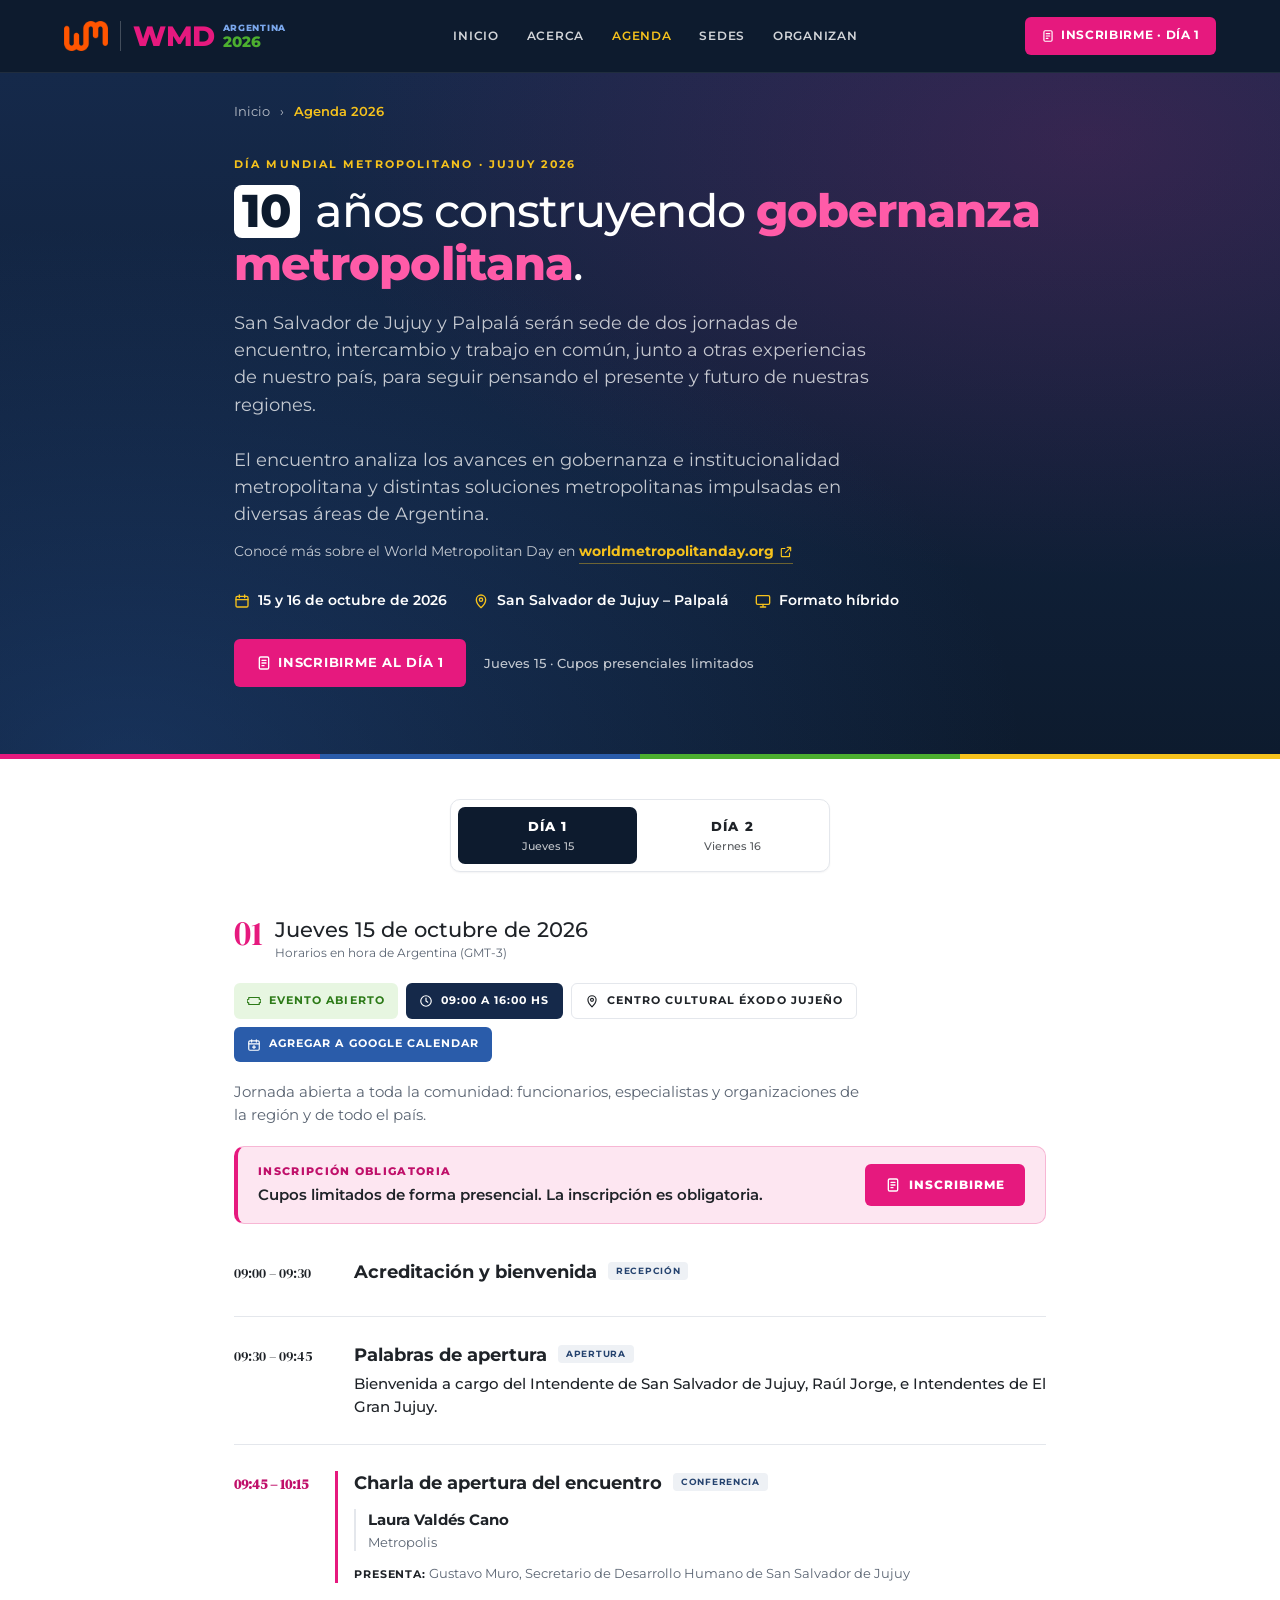
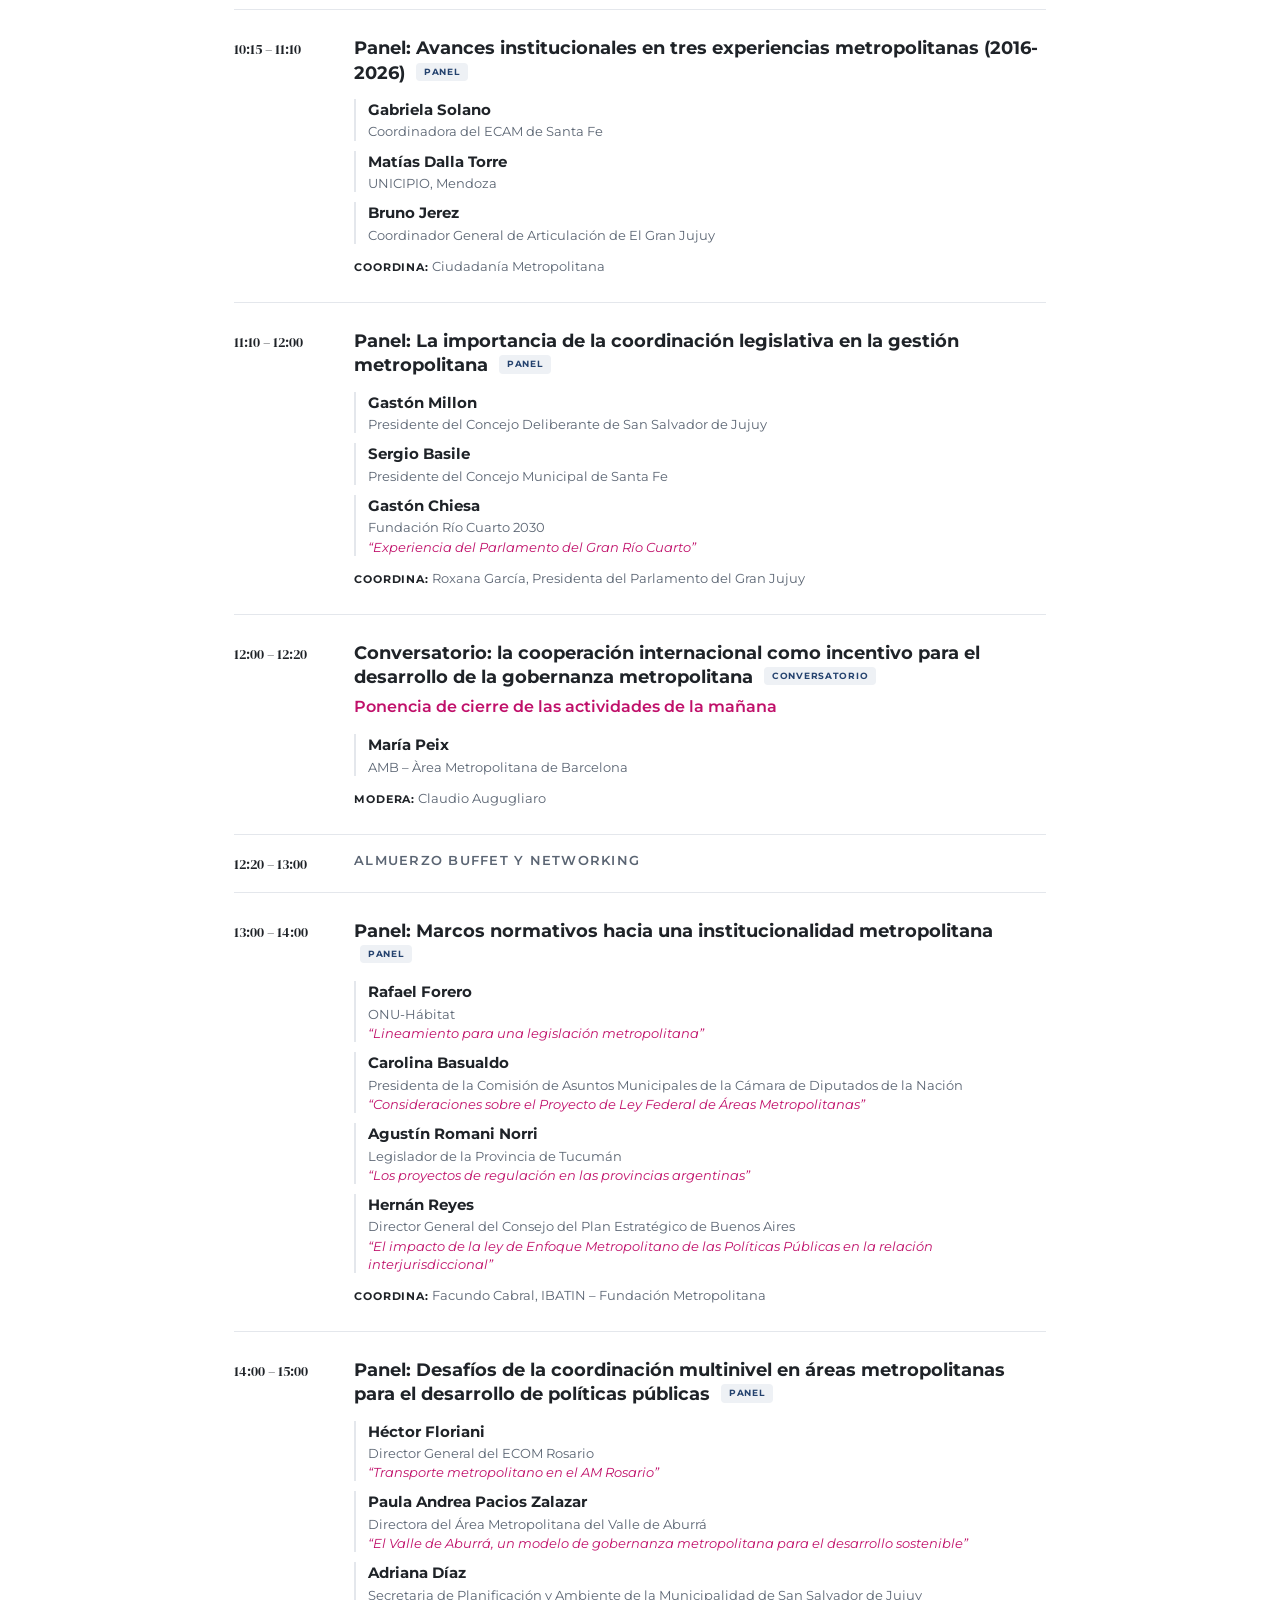
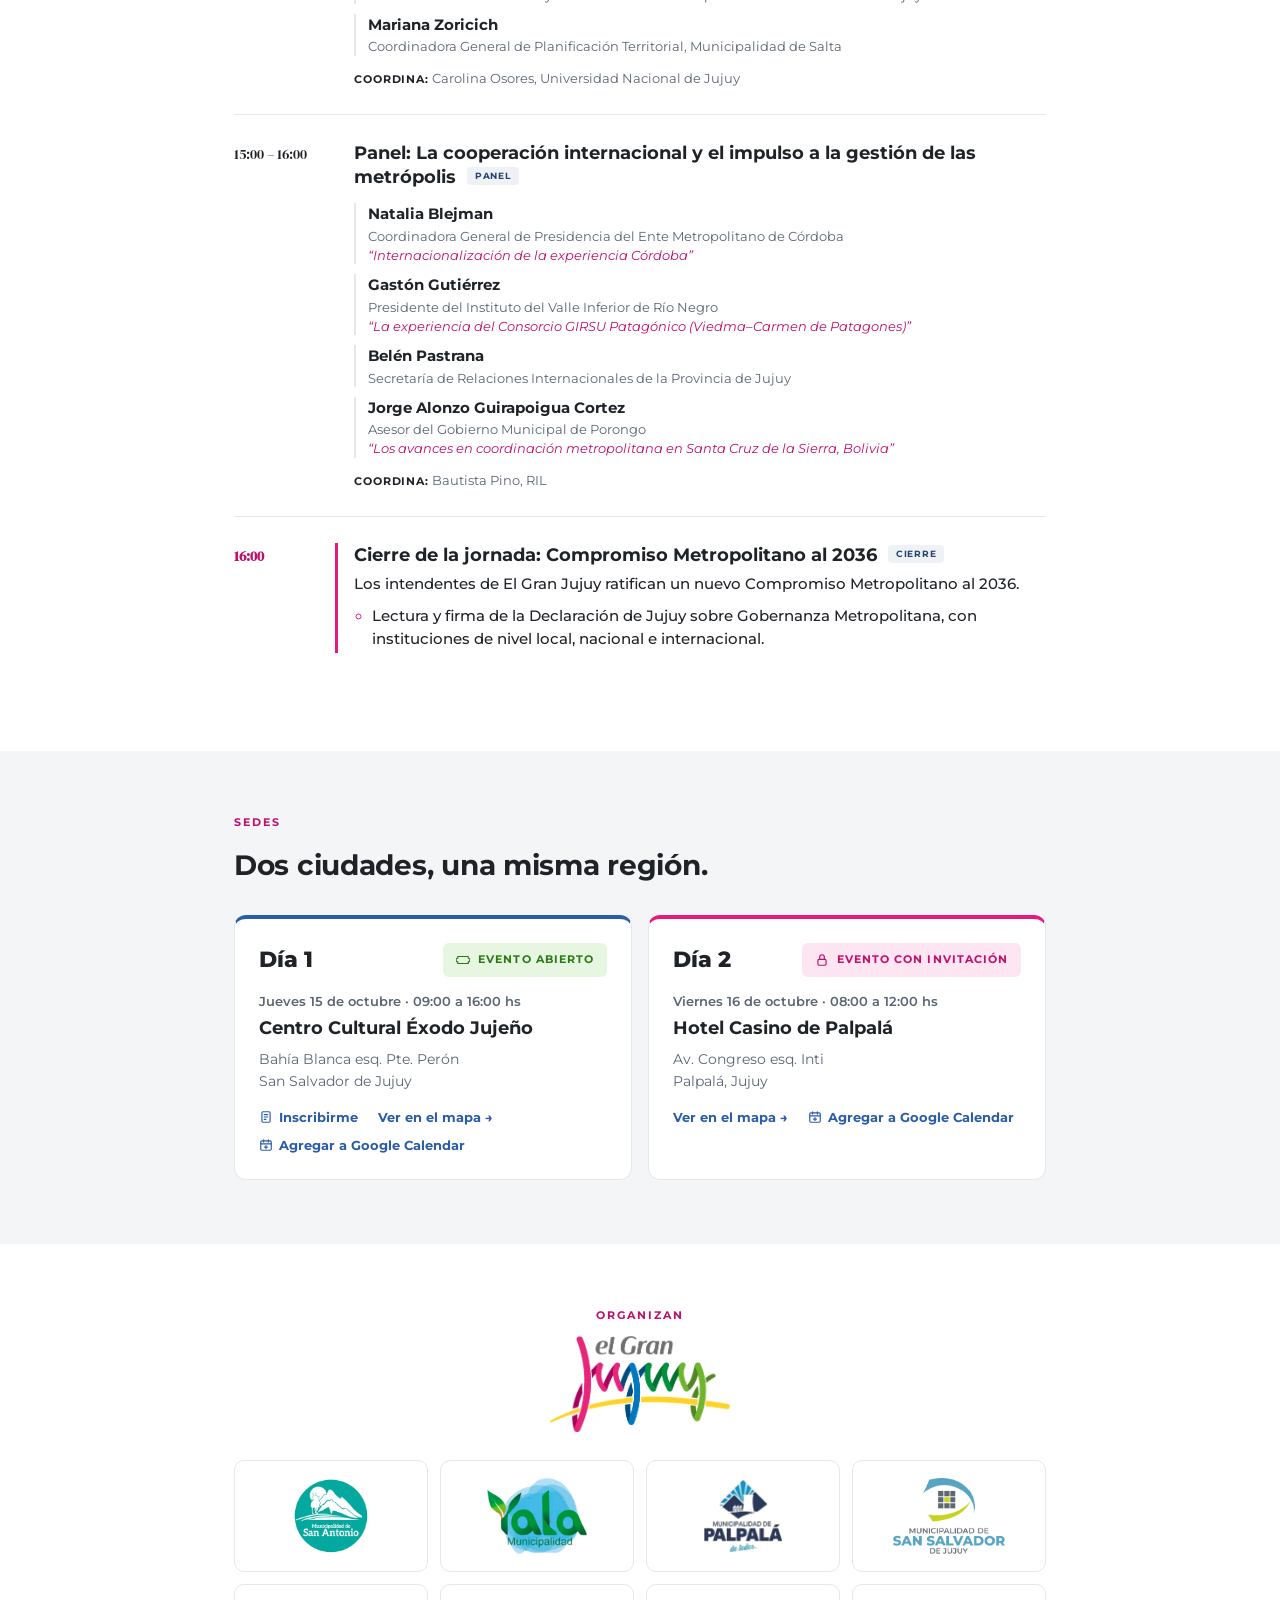
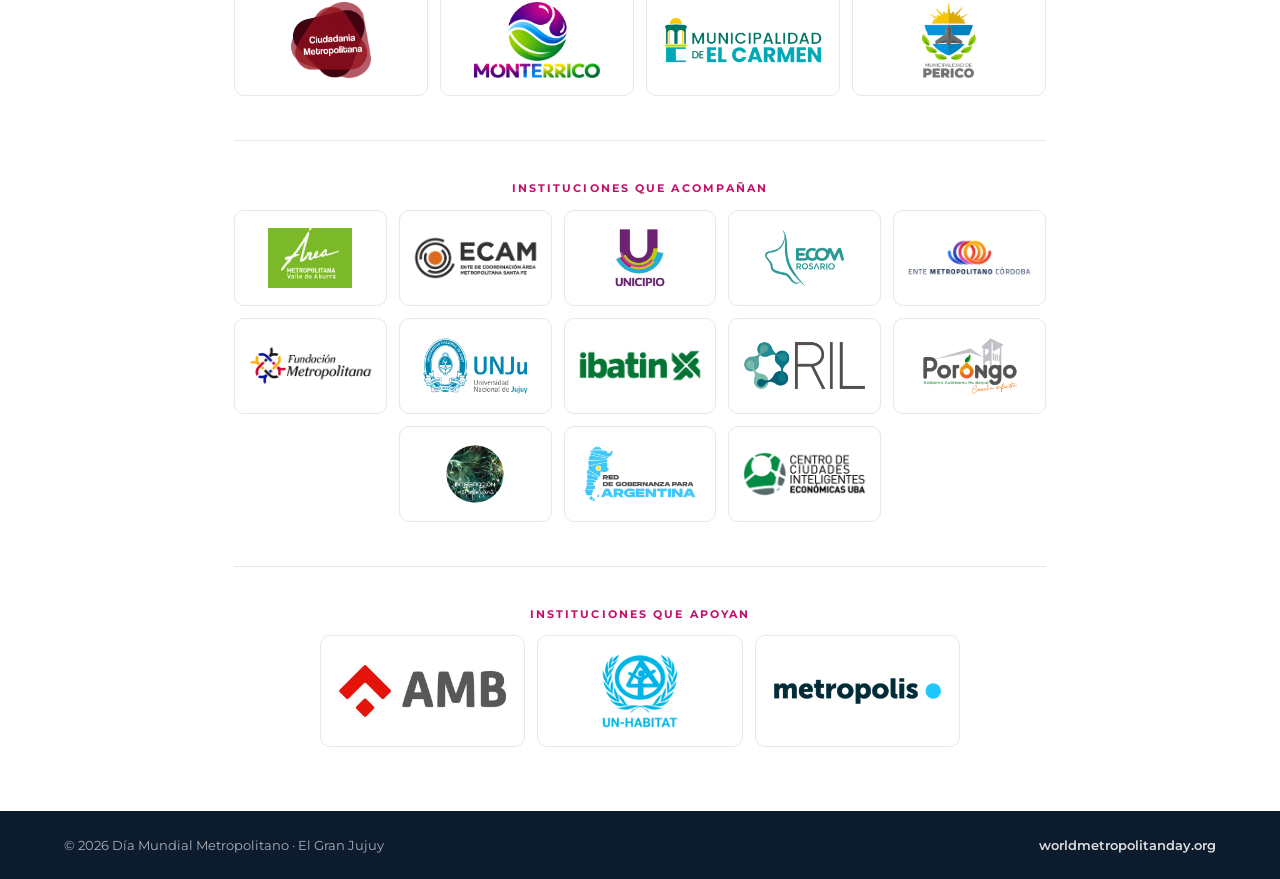
==== commit 4c08130b: "Orden de logos, Palpalá sin fondo y ajustes en celular - Logos en el orden indicado, de derecha a iz" ====
--- a/agenda/index.html
+++ b/agenda/index.html
@@ -157,41 +157,41 @@
 
         <ul class="org-logos">
           <li><img src="logos/san-salvador-de-jujuy.png" alt="Municipalidad de San Salvador de Jujuy" width="327" height="220" loading="lazy"></li>
-          <li><img src="logos/palpala.png" alt="Municipalidad de Palpalá" width="217" height="217" loading="lazy"></li>
+          <li><img src="logos/palpala.png" alt="Municipalidad de Palpalá" width="166" height="153" loading="lazy"></li>
+          <li><img src="logos/yala.png" alt="Municipalidad de Yala" width="288" height="220" loading="lazy"></li>
+          <li><img src="logos/san-antonio.png" alt="Municipalidad de San Antonio" width="220" height="220" loading="lazy"></li>
+          <li><img src="logos/perico.png" alt="Municipalidad de Perico" width="158" height="220" loading="lazy"></li>
+          <li><img src="logos/el-carmen.png" alt="Municipalidad de El Carmen" width="560" height="178" loading="lazy"></li>
           <li><img src="logos/monterrico.png" alt="Municipalidad de Monterrico" width="365" height="220" loading="lazy"></li>
-          <li><img src="logos/el-carmen.png" alt="Municipalidad de El Carmen" width="560" height="178" loading="lazy"></li>
-          <li><img src="logos/perico.png" alt="Municipalidad de Perico" width="158" height="220" loading="lazy"></li>
-          <li><img src="logos/san-antonio.png" alt="Municipalidad de San Antonio" width="220" height="220" loading="lazy"></li>
-          <li><img src="logos/yala.png" alt="Municipalidad de Yala" width="288" height="220" loading="lazy"></li>
           <li><img src="logos/ciudadania-metropolitana.png" alt="Ciudadanía Metropolitana" width="231" height="220" loading="lazy"></li>
+        </ul>
+      </div>
+
+      <div class="org-support">
+        <p class="eyebrow">Instituciones que acompañan</p>
+        <ul class="org-logos org-logos--support">
+          <li><img src="logos/ente-metropolitano-cordoba.png" alt="Ente Metropolitano Córdoba" width="560" height="176" loading="lazy"></li>
+          <li><img src="logos/ecom-rosario.png" alt="ECOM Rosario" width="277" height="200" loading="lazy"></li>
+          <li><img src="logos/unicipio.png" alt="Unicipio (Mendoza)" width="174" height="200" loading="lazy"></li>
+          <li><img src="logos/ecam-santa-fe.png" alt="ECAM – Ente de Coordinación Área Metropolitana Santa Fe" width="550" height="200" loading="lazy"></li>
+          <li><img src="logos/area-metropolitana-valle-de-aburra.png" alt="Área Metropolitana Valle de Aburrá (Colombia)" width="207" height="148" loading="lazy"></li>
+          <li><img src="logos/porongo.png" alt="Gobierno Autónomo Municipal de Porongo (Bolivia)" width="327" height="200" loading="lazy"></li>
+          <li><img src="logos/ril.png" alt="RIL" width="479" height="200" loading="lazy"></li>
+          <li><img src="logos/ibatin.png" alt="IBATIN – Proyecto Metropolitano" width="560" height="154" loading="lazy"></li>
+          <li><img src="logos/unju.png" alt="Universidad Nacional de Jujuy" width="362" height="200" loading="lazy"></li>
+          <li><img src="logos/fundacion-metropolitana.png" alt="Fundación Metropolitana" width="560" height="188" loading="lazy"></li>
+          <li><img src="logos/centro-ciudades-inteligentes-uba.png" alt="Centro de Ciudades Inteligentes – Económicas UBA" width="528" height="200" loading="lazy"></li>
+          <li><img src="logos/red-gobernanza-argentina.png" alt="Red de Gobernanza para Argentina" width="386" height="200" loading="lazy"></li>
+          <li><img src="logos/integracion-metropolitana.png" alt="Integración Metropolitana" width="200" height="200" loading="lazy"></li>
         </ul>
       </div>
 
       <div class="org-support">
         <p class="eyebrow">Instituciones que apoyan</p>
         <ul class="org-logos org-logos--hosts">
+          <li><img src="logos/metropolis.png" alt="Metropolis" width="560" height="108" loading="lazy"></li>
           <li><img src="logos/un-habitat.png" alt="ONU-Hábitat" width="204" height="200" loading="lazy"></li>
-          <li><img src="logos/metropolis.png" alt="Metropolis" width="560" height="108" loading="lazy"></li>
           <li><img src="logos/amb-barcelona.png" alt="AMB – Àrea Metropolitana de Barcelona" width="560" height="192" loading="lazy"></li>
-        </ul>
-      </div>
-
-      <div class="org-support">
-        <p class="eyebrow">Instituciones que acompañan</p>
-        <ul class="org-logos org-logos--support">
-          <li><img src="logos/area-metropolitana-valle-de-aburra.png" alt="Área Metropolitana Valle de Aburrá" width="207" height="148" loading="lazy"></li>
-          <li><img src="logos/unju.png" alt="Universidad Nacional de Jujuy" width="362" height="200" loading="lazy"></li>
-          <li><img src="logos/unicipio.png" alt="Unicipio" width="174" height="200" loading="lazy"></li>
-          <li><img src="logos/red-gobernanza-argentina.png" alt="Red de Gobernanza para Argentina" width="386" height="200" loading="lazy"></li>
-          <li><img src="logos/porongo.png" alt="Gobierno Autónomo Municipal de Porongo" width="327" height="200" loading="lazy"></li>
-          <li><img src="logos/ril.png" alt="RIL" width="479" height="200" loading="lazy"></li>
-          <li><img src="logos/ente-metropolitano-cordoba.png" alt="Ente Metropolitano Córdoba" width="560" height="176" loading="lazy"></li>
-          <li><img src="logos/integracion-metropolitana.png" alt="Integración Metropolitana" width="200" height="200" loading="lazy"></li>
-          <li><img src="logos/ibatin.png" alt="IBATIN – Proyecto Metropolitano" width="560" height="154" loading="lazy"></li>
-          <li><img src="logos/fundacion-metropolitana.png" alt="Fundación Metropolitana" width="560" height="188" loading="lazy"></li>
-          <li><img src="logos/ecom-rosario.png" alt="ECOM Rosario" width="277" height="200" loading="lazy"></li>
-          <li><img src="logos/ecam-santa-fe.png" alt="ECAM – Ente de Coordinación Área Metropolitana Santa Fe" width="550" height="200" loading="lazy"></li>
-          <li><img src="logos/centro-ciudades-inteligentes-uba.png" alt="Centro de Ciudades Inteligentes – Económicas UBA" width="528" height="200" loading="lazy"></li>
         </ul>
       </div>
     </div>
--- a/agenda/styles.css
+++ b/agenda/styles.css
@@ -343,6 +343,7 @@
 .org-logos {
   list-style: none; padding: 0; margin: 0;
   display: flex; flex-wrap: wrap; justify-content: center; gap: 12px;
+  flex-direction: row-reverse;   /* el primer logo de la lista queda a la derecha */
 }
 .org-logos li {
   flex: 0 1 calc((100% - 36px) / 4);
@@ -404,7 +405,8 @@
   .org-logos--support img { max-height: 52px; }
   .org-logos { gap: 10px; }
   .org-logos li { flex-basis: calc((100% - 10px) / 2); }
-  .org-logos--hosts li { flex-basis: calc((100% - 20px) / 3); height: 84px; padding: 10px; }
+  .org-logos--hosts li { flex-basis: calc((100% - 20px) / 3); height: 84px; padding: 6px; }
+  .org-logos--hosts img { max-height: 60px; }
   .org-logos li { height: 96px; padding: 12px; }
   .org-logos img { max-height: 64px; }
   .org-brand img { height: 76px; }
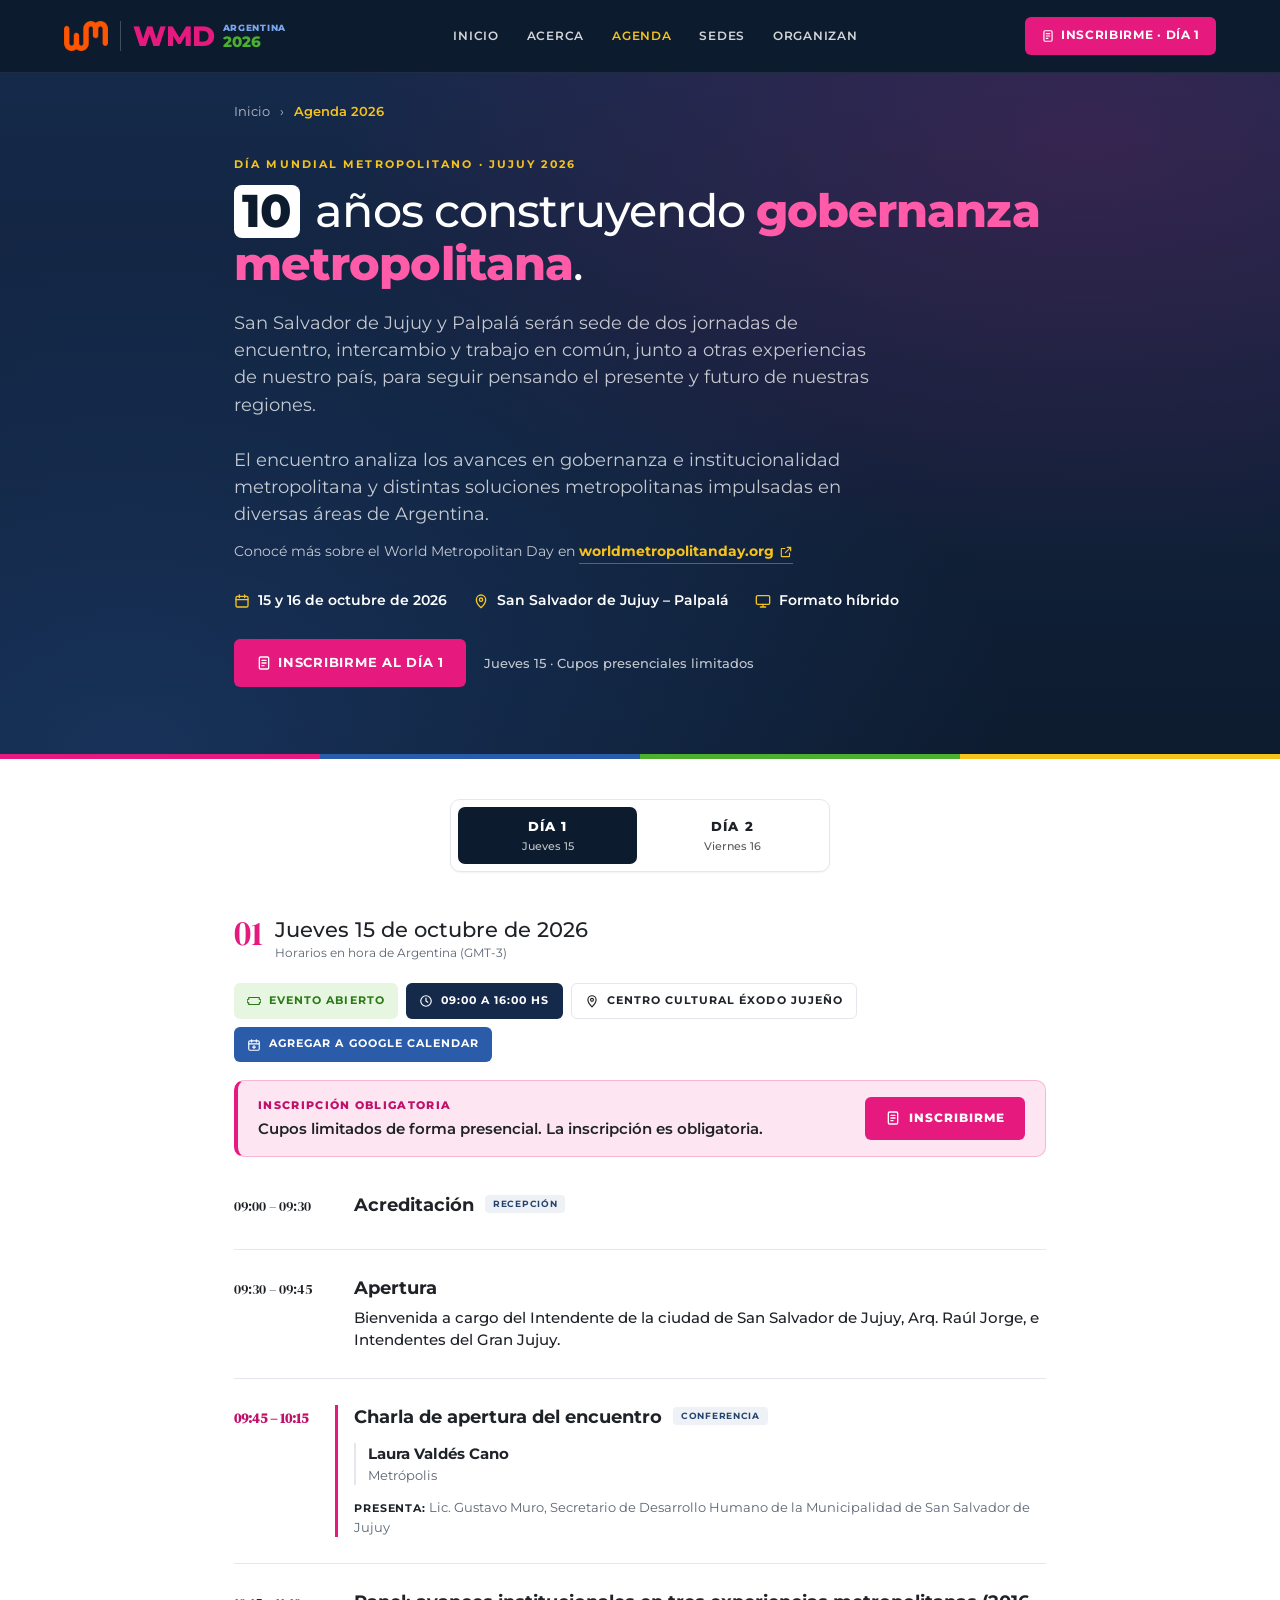
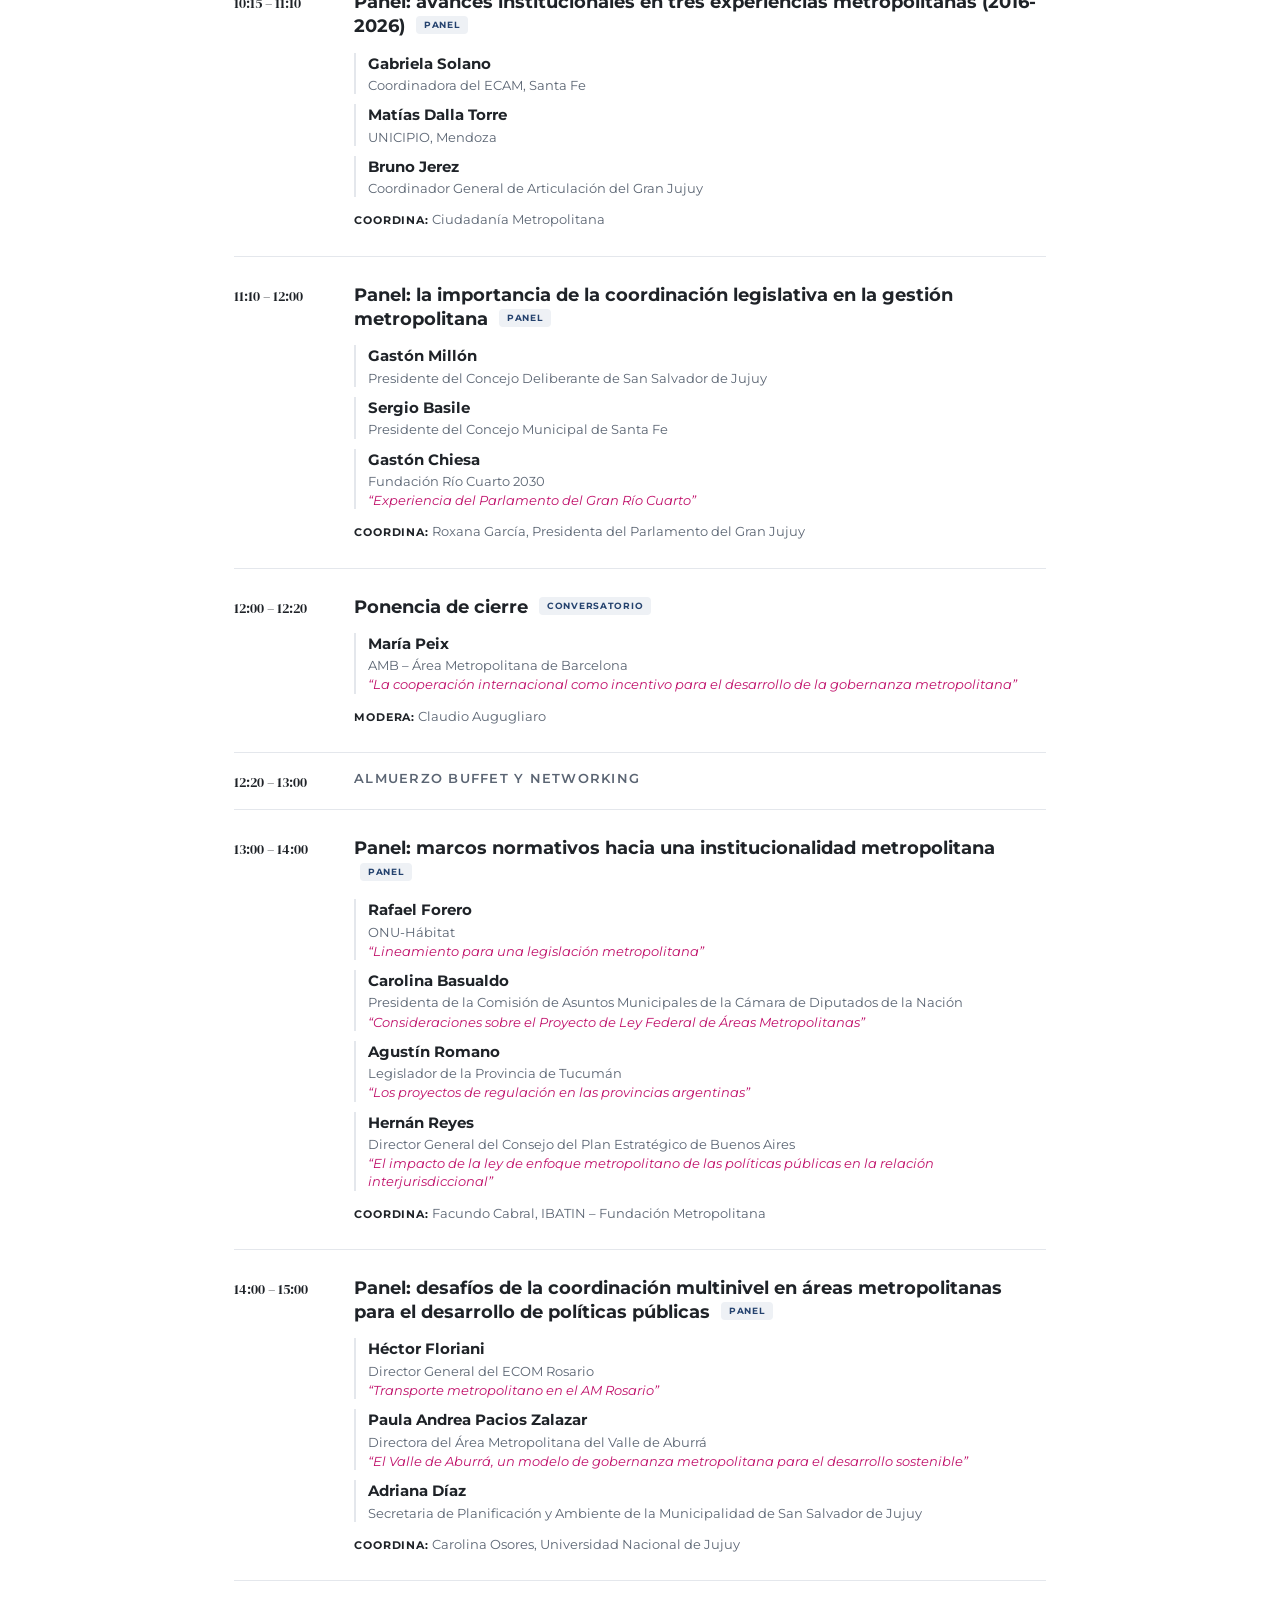
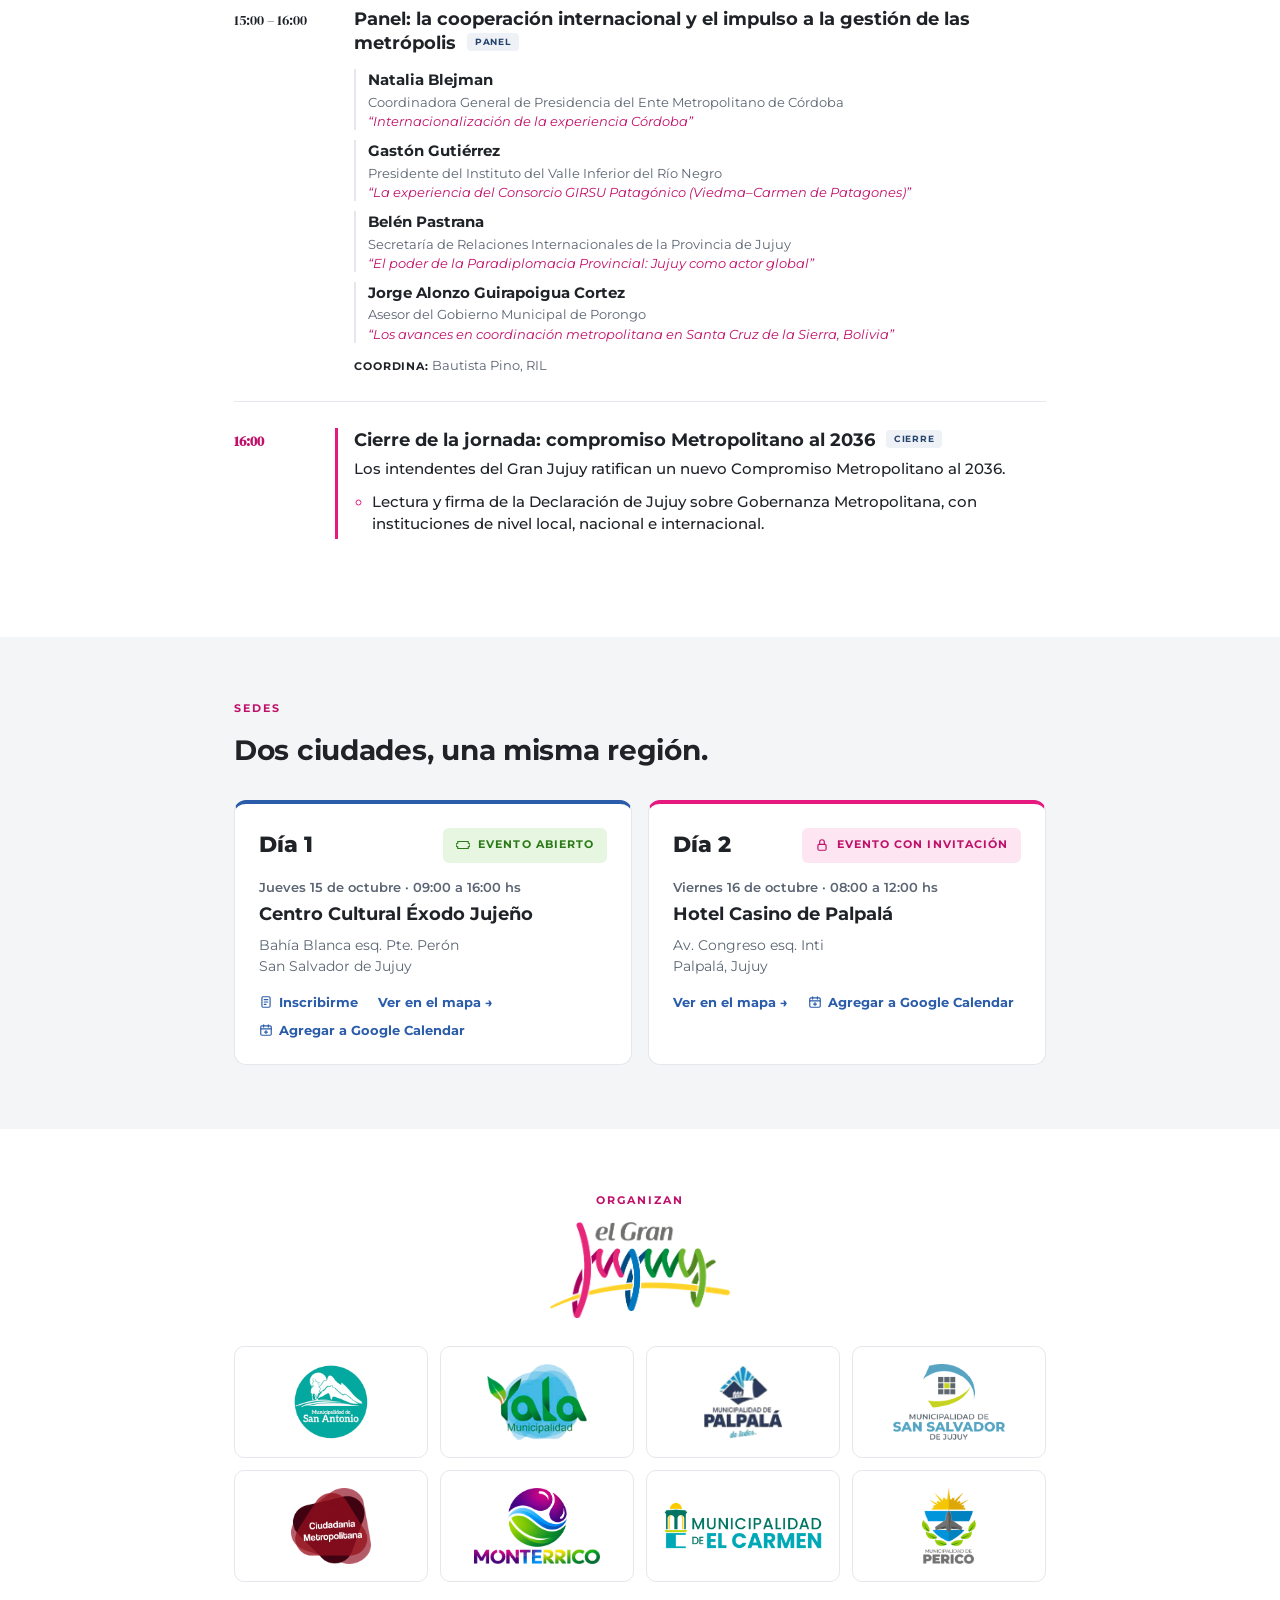
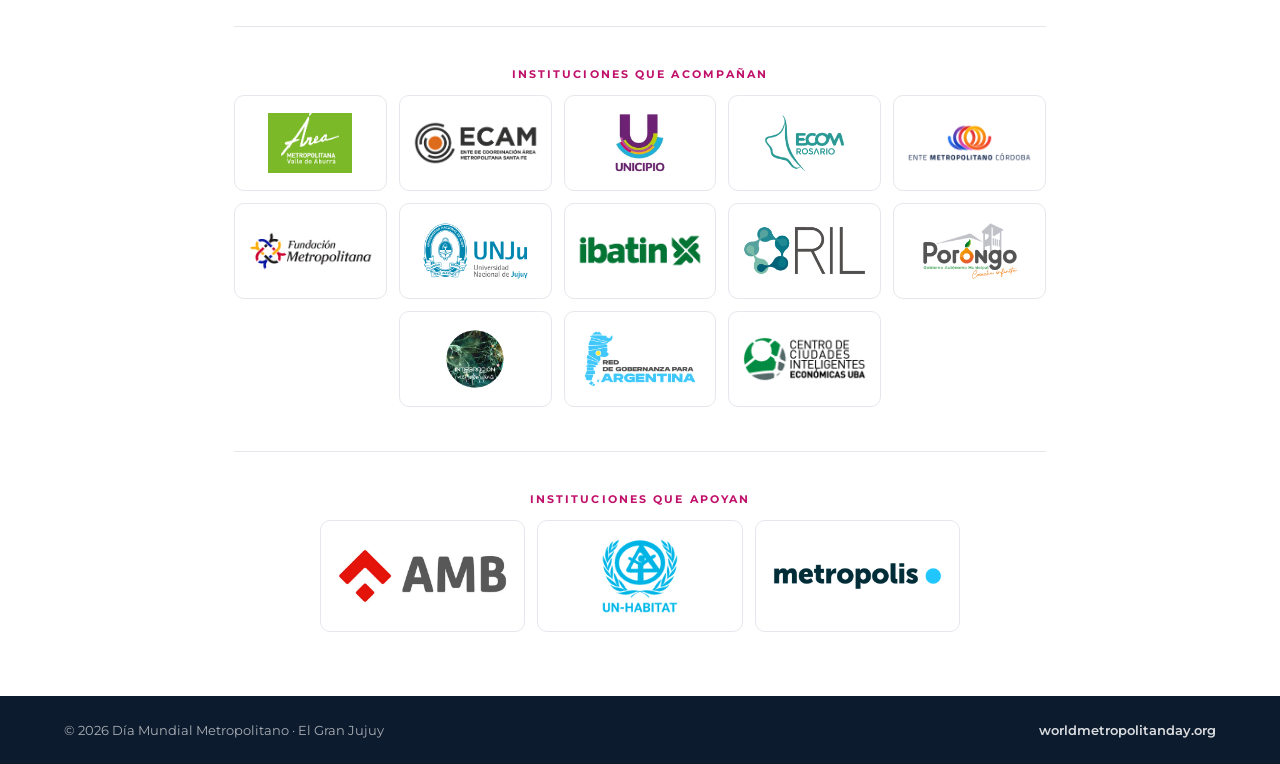
==== commit c0beaf83: "Versionar CSS y JS para evitar el caché del navegador Co-Authored-By: Claude Opus 5.5 <noreply@anthr" ====
--- a/agenda/index.html
+++ b/agenda/index.html
@@ -23,7 +23,7 @@
   <link rel="preconnect" href="https://fonts.googleapis.com">
   <link rel="preconnect" href="https://fonts.gstatic.com" crossorigin>
   <link href="https://fonts.googleapis.com/css2?family=Montserrat:wght@400;500;600;700;800&family=DM+Serif+Display&display=swap" rel="stylesheet">
-  <link rel="stylesheet" href="styles.css">
+  <link rel="stylesheet" href="styles.css?v=202610081217">
 </head>
 <body>
 
@@ -204,6 +204,6 @@
     </div>
   </footer>
 
-  <script src="agenda.js"></script>
+  <script src="agenda.js?v=202610081217"></script>
 </body>
 </html>
--- a/agenda/styles.css
+++ b/agenda/styles.css
@@ -224,7 +224,7 @@
   flex-wrap: wrap;
   background: #fde6f1; border: 1px solid #f7b6d4; border-left: 4px solid var(--magenta);
   border-radius: 10px;
-  padding: 16px 20px; margin: -16px 0 36px;
+  padding: 16px 20px; margin: 4px 0 36px;
 }
 .register-box > div { min-width: 0; flex: 1 1 260px; }
 .register-title {
